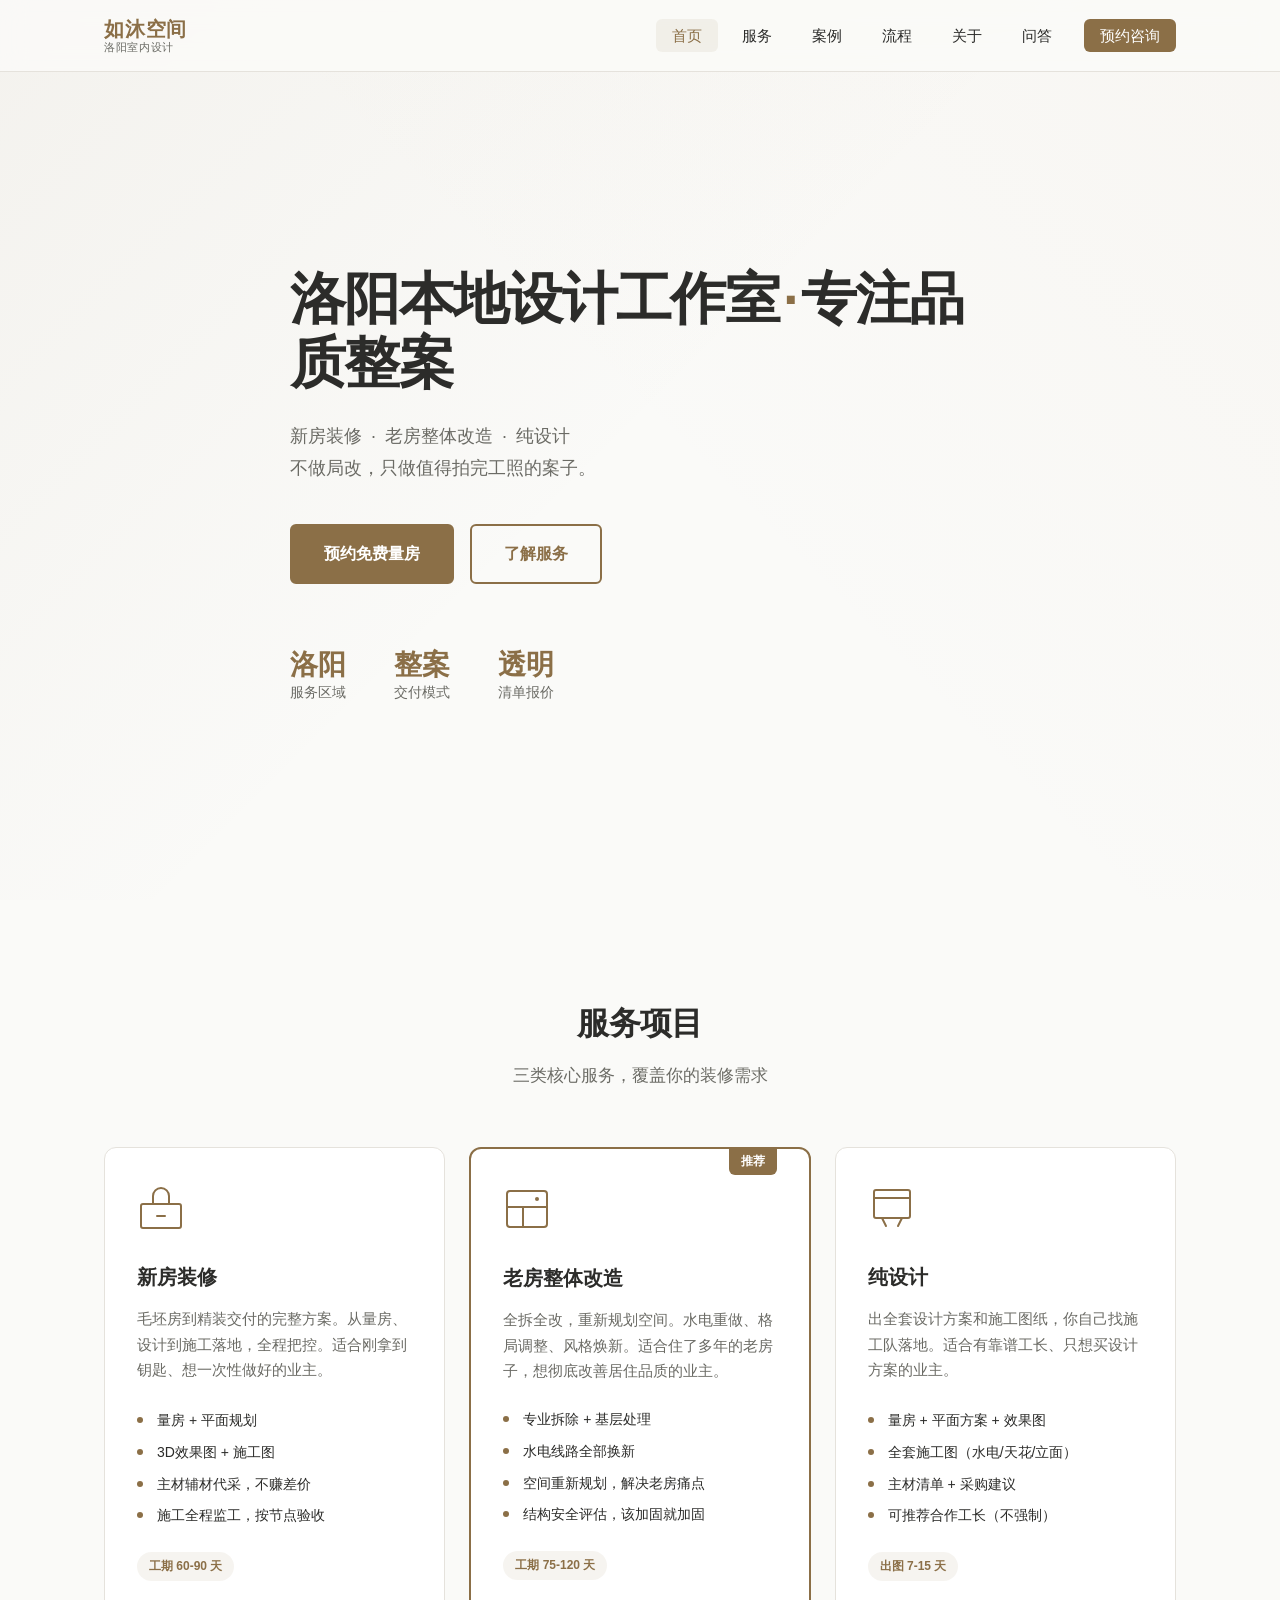
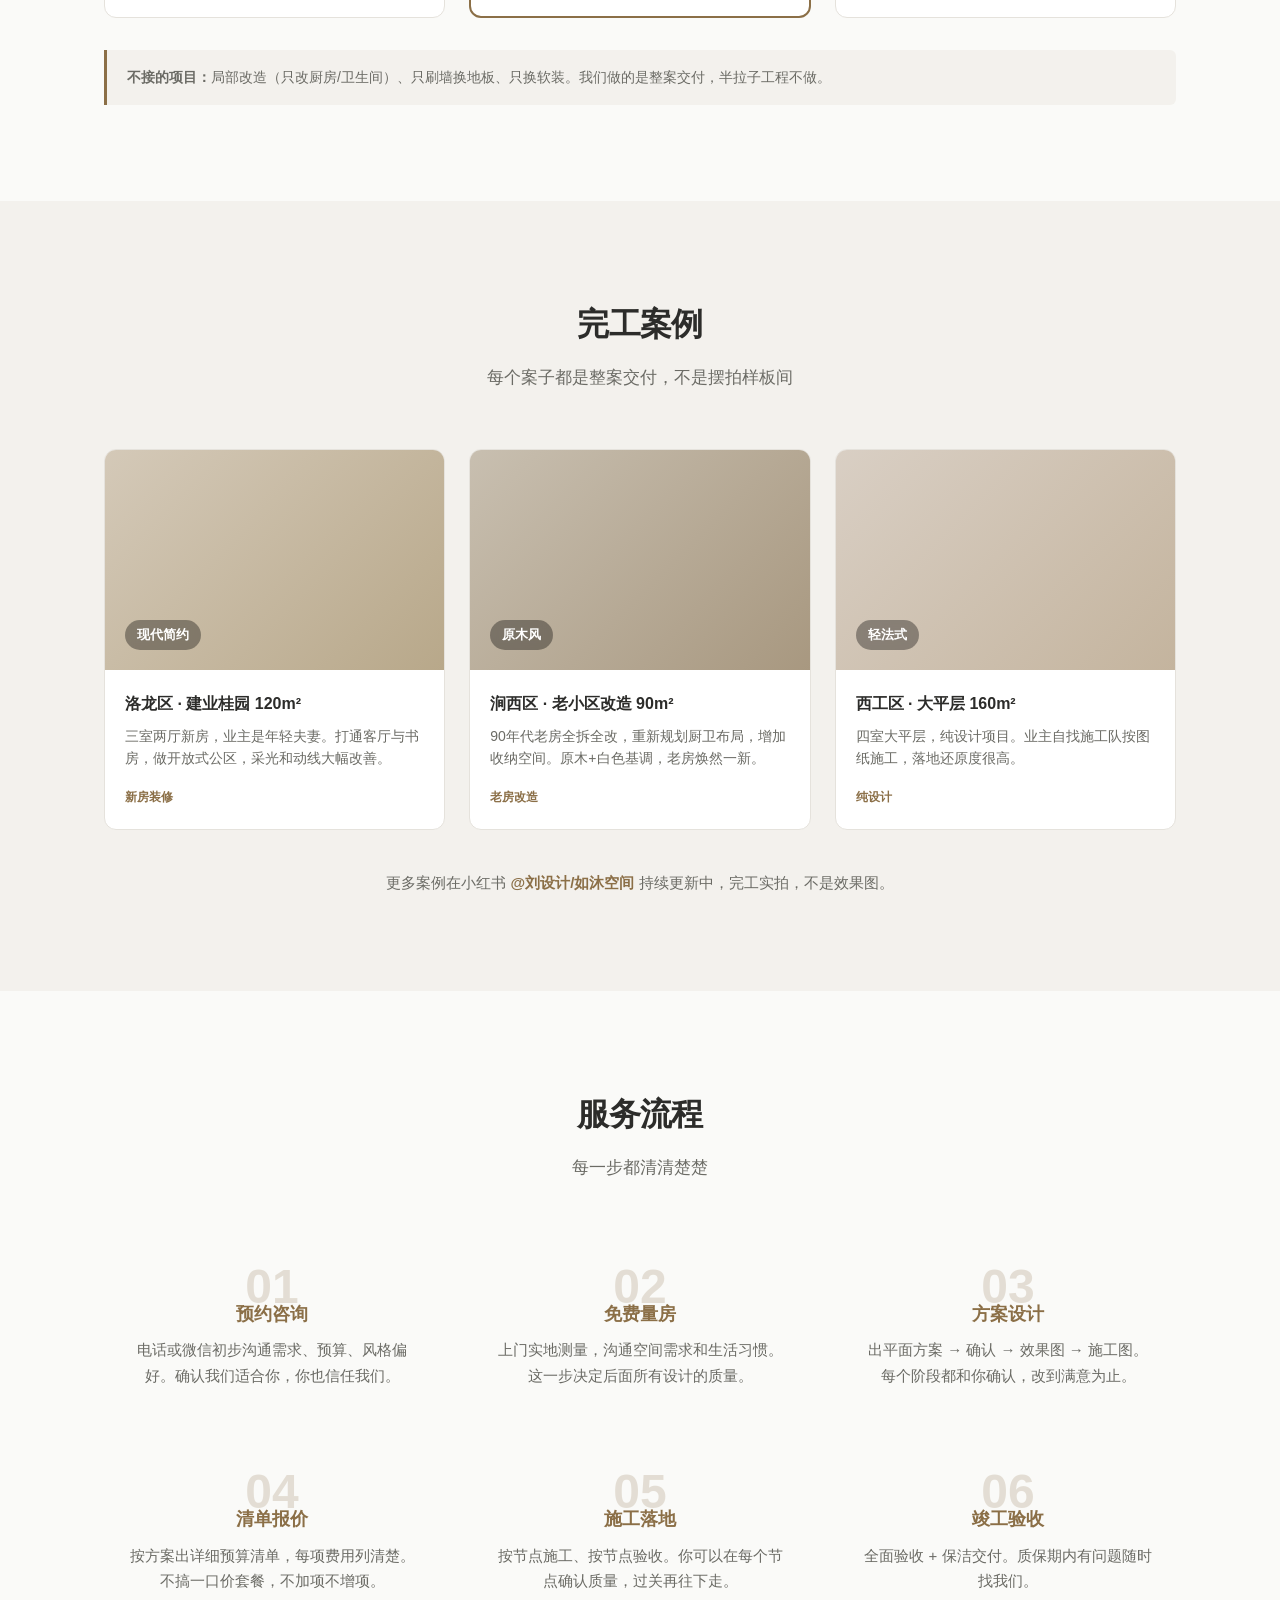
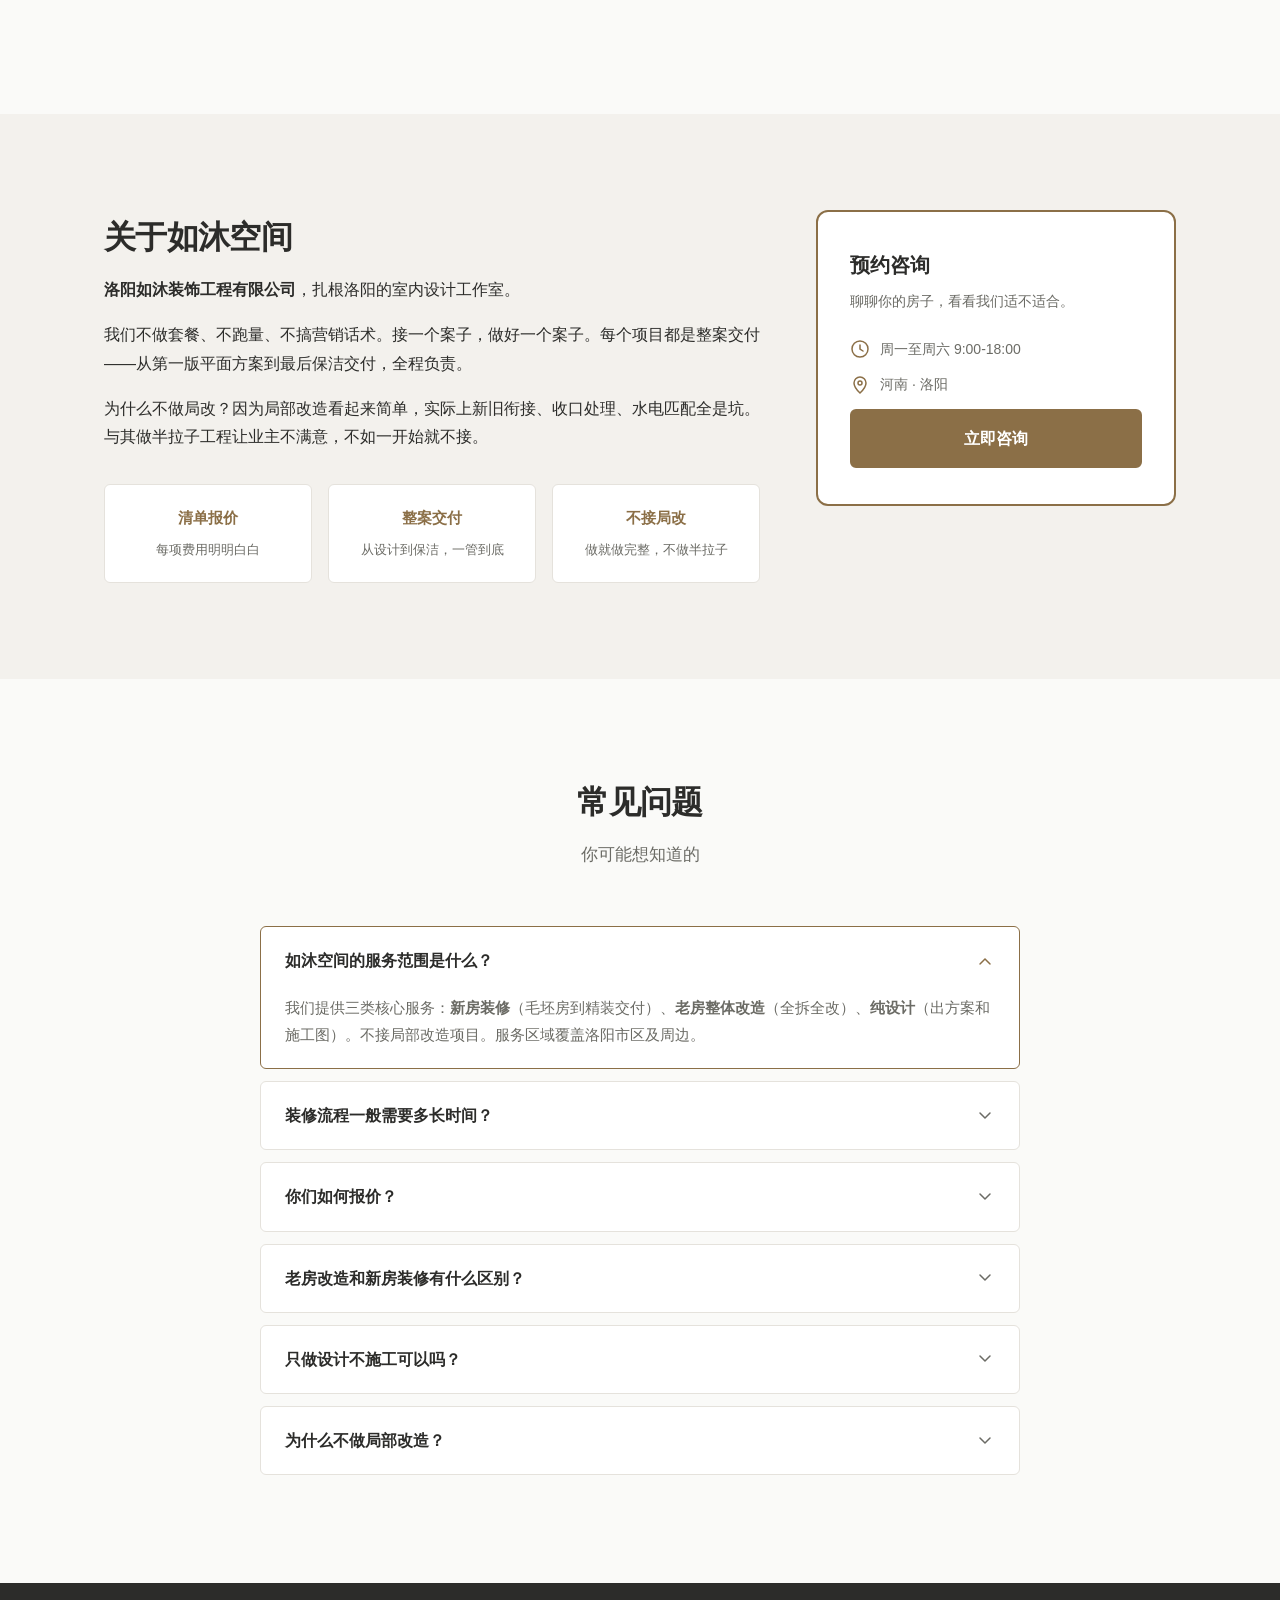
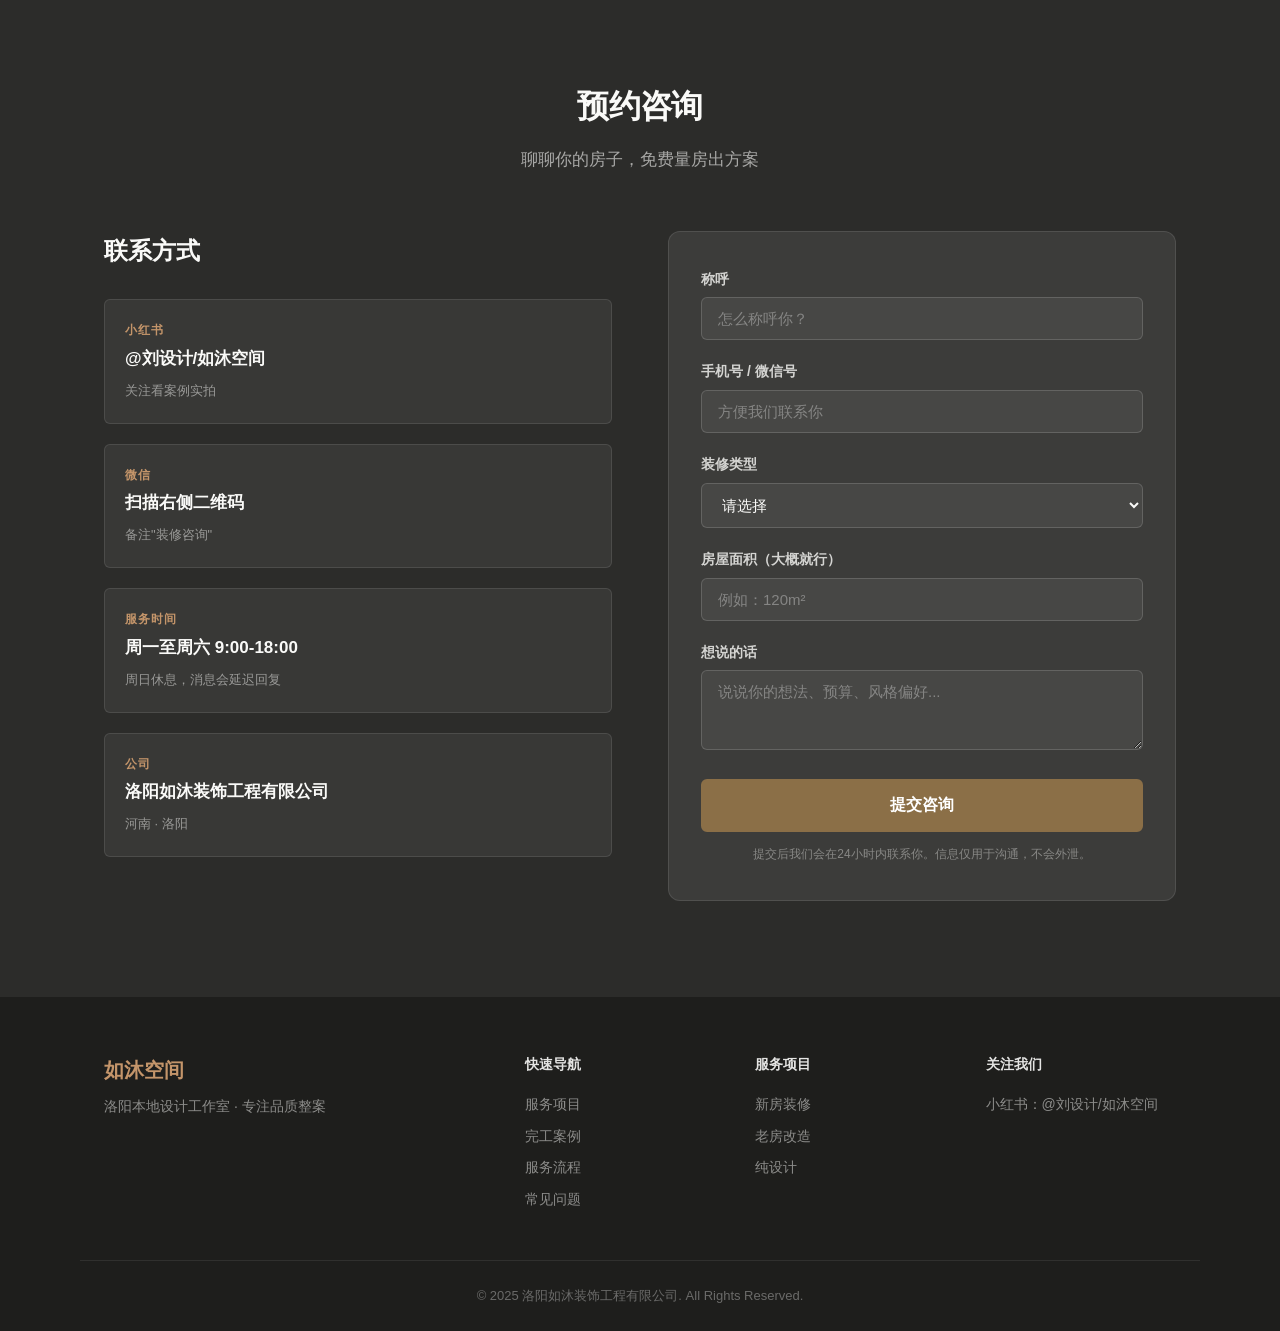
==== index.html @ fccc84f7 "Initial commit: 如沐空间官网" ====
<!DOCTYPE html>
<html lang="zh-CN">
<head>
  <meta charset="UTF-8">
  <meta name="viewport" content="width=device-width, initial-scale=1.0">
  <title>如沐空间 | 洛阳室内设计装修 — 新房装修 · 老房改造 · 纯设计</title>
  <meta name="description" content="洛阳如沐空间装饰，专注新房装修、老房整体改造、纯设计服务。洛阳本地设计工作室，不做局改，只做品质整案。">
  <meta name="keywords" content="洛阳装修,洛阳室内设计,洛阳新房装修,洛阳老房改造,洛阳装饰公司,如沐空间,洛阳如沐装饰">
  <meta name="author" content="洛阳如沐装饰工程有限公司">
  <meta name="robots" content="index, follow">

  <!-- Open Graph -->
  <meta property="og:title" content="如沐空间 | 洛阳室内设计装修">
  <meta property="og:description" content="洛阳本地设计工作室，专注新房装修、老房整体改造、纯设计。">
  <meta property="og:type" content="website">
  <meta property="og:locale" content="zh_CN">
  <meta property="og:site_name" content="如沐空间">

  <!-- Canonical -->
  <link rel="canonical" href="https://www.roomscapedesign.xyz/">

  <link rel="stylesheet" href="css/style.css">
  <link rel="preconnect" href="https://fonts.googleapis.com">
  <link rel="preconnect" href="https://fonts.gstatic.com" crossorigin>

  <!-- Schema.org structured data -->
  <script type="application/ld+json">
  {
    "@context": "https://schema.org",
    "@type": "LocalBusiness",
    "name": "如沐空间",
    "alternateName": "洛阳如沐装饰工程有限公司",
    "description": "洛阳本地室内设计工作室，专注新房装修、老房整体改造、纯设计服务。不做局部改造，只做品质整案。",
    "url": "https://www.roomscapedesign.xyz",
    "telephone": "",
    "address": {
      "@type": "PostalAddress",
      "addressLocality": "洛阳",
      "addressRegion": "河南",
      "addressCountry": "CN"
    },
    "areaServed": {
      "@type": "City",
      "name": "洛阳"
    },
    "serviceType": ["新房装修", "老房改造", "纯设计"],
    "openingHoursSpecification": {
      "@type": "OpeningHoursSpecification",
      "dayOfWeek": ["Monday", "Tuesday", "Wednesday", "Thursday", "Friday", "Saturday"],
      "opens": "09:00",
      "closes": "18:00"
    },
    "image": "https://www.roomscapedesign.xyz/images/og-image.jpg",
    "sameAs": []
  }
  </script>

  <script type="application/ld+json">
  {
    "@context": "https://schema.org",
    "@type": "FAQPage",
    "mainEntity": [
      {
        "@type": "Question",
        "name": "如沐空间的服务范围是什么？",
        "acceptedAnswer": {
          "@type": "Answer",
          "text": "我们提供三类核心服务：新房装修（毛坯房到精装交付）、老房整体改造（全拆全改）、纯设计（出方案和施工图）。不接局部改造项目。服务区域覆盖洛阳市区及周边。"
        }
      },
      {
        "@type": "Question",
        "name": "装修流程一般需要多长时间？",
        "acceptedAnswer": {
          "@type": "Answer",
          "text": "新房装修一般在60-90天左右，老房改造因涉及拆除一般在75-120天，纯设计出图周期约7-15个工作日。具体时长视房屋面积和方案复杂度而定。"
        }
      },
      {
        "@type": "Question",
        "name": "你们如何报价？",
        "acceptedAnswer": {
          "@type": "Answer",
          "text": "我们采用清单式报价，按项目明细列清楚每项费用，不搞套餐一口价。先量房、出方案，再根据方案出详细预算，全程透明。"
        }
      },
      {
        "@type": "Question",
        "name": "老房改造和新房装修有什么区别？",
        "acceptedAnswer": {
          "@type": "Answer",
          "text": "老房改造多了拆除和基层处理环节，水电线路通常需要全换，有的还涉及结构加固。成本一般比新房高出20-40%。我们只做老房整体改造，不做局部翻新。"
        }
      },
      {
        "@type": "Question",
        "name": "只做设计不施工可以吗？",
        "acceptedAnswer": {
          "@type": "Answer",
          "text": "可以。纯设计服务包含量房、平面方案、效果图、施工图、主材清单。你可以拿图纸自己找施工队。如果需要，我们也可以推荐合作过的靠谱工长。"
        }
      }
    ]
  }
  </script>

  <script type="application/ld+json">
  {
    "@context": "https://schema.org",
    "@type": "BreadcrumbList",
    "itemListElement": [
      {
        "@type": "ListItem",
        "position": 1,
        "name": "首页",
        "item": "https://www.roomscapedesign.xyz/"
      }
    ]
  }
  </script>
</head>
<body>

  <!-- ===== 导航 ===== -->
  <header class="header" id="header">
    <nav class="nav container">
      <a href="#" class="nav__logo">
        <span class="nav__logo-text">如沐空间</span>
        <span class="nav__logo-sub">洛阳室内设计</span>
      </a>
      <ul class="nav__menu" id="nav-menu">
        <li><a href="#home" class="nav__link active">首页</a></li>
        <li><a href="#services" class="nav__link">服务</a></li>
        <li><a href="#cases" class="nav__link">案例</a></li>
        <li><a href="#process" class="nav__link">流程</a></li>
        <li><a href="#about" class="nav__link">关于</a></li>
        <li><a href="#faq" class="nav__link">问答</a></li>
        <li><a href="#contact" class="nav__link nav__link--cta">预约咨询</a></li>
      </ul>
      <button class="nav__toggle" id="nav-toggle" aria-label="菜单">
        <span></span><span></span><span></span>
      </button>
    </nav>
  </header>

  <main>
    <!-- ===== 首页 Hero ===== -->
    <section class="hero" id="home">
      <div class="hero__bg"></div>
      <div class="hero__content container">
        <h1 class="hero__title">
          洛阳本地设计工作室<span class="hero__dot">·</span>专注品质整案
        </h1>
        <p class="hero__subtitle">
          新房装修&ensp;·&ensp;老房整体改造&ensp;·&ensp;纯设计<br>
          不做局改，只做值得拍完工照的案子。
        </p>
        <div class="hero__cta">
          <a href="#contact" class="btn btn--primary">预约免费量房</a>
          <a href="#services" class="btn btn--outline">了解服务</a>
        </div>
        <div class="hero__stats">
          <div class="hero__stat">
            <span class="hero__stat-num">洛阳</span>
            <span class="hero__stat-label">服务区域</span>
          </div>
          <div class="hero__stat">
            <span class="hero__stat-num">整案</span>
            <span class="hero__stat-label">交付模式</span>
          </div>
          <div class="hero__stat">
            <span class="hero__stat-num">透明</span>
            <span class="hero__stat-label">清单报价</span>
          </div>
        </div>
      </div>
    </section>

    <!-- ===== 服务项目 ===== -->
    <section class="services section" id="services">
      <div class="container">
        <div class="section__header">
          <h2 class="section__title">服务项目</h2>
          <p class="section__subtitle">三类核心服务，覆盖你的装修需求</p>
        </div>
        <div class="services__grid">
          <article class="service-card">
            <div class="service-card__icon">
              <svg width="48" height="48" viewBox="0 0 48 48" fill="none">
                <rect x="4" y="20" width="40" height="24" rx="2" stroke="currentColor" stroke-width="2"/>
                <path d="M16 20V12a8 8 0 0 1 16 0v8" stroke="currentColor" stroke-width="2"/>
                <path d="M20 32h8" stroke="currentColor" stroke-width="2" stroke-linecap="round"/>
              </svg>
            </div>
            <h3 class="service-card__title">新房装修</h3>
            <p class="service-card__desc">
              毛坯房到精装交付的完整方案。从量房、设计到施工落地，全程把控。适合刚拿到钥匙、想一次性做好的业主。
            </p>
            <ul class="service-card__features">
              <li>量房 + 平面规划</li>
              <li>3D效果图 + 施工图</li>
              <li>主材辅材代采，不赚差价</li>
              <li>施工全程监工，按节点验收</li>
            </ul>
            <span class="service-card__tag">工期 60-90 天</span>
          </article>

          <article class="service-card service-card--featured">
            <div class="service-card__icon">
              <svg width="48" height="48" viewBox="0 0 48 48" fill="none">
                <rect x="4" y="6" width="40" height="36" rx="3" stroke="currentColor" stroke-width="2"/>
                <path d="M4 22h40" stroke="currentColor" stroke-width="2"/>
                <path d="M20 22v20" stroke="currentColor" stroke-width="2"/>
                <circle cx="34" cy="14" r="2" fill="currentColor"/>
              </svg>
            </div>
            <h3 class="service-card__title">老房整体改造</h3>
            <p class="service-card__desc">
              全拆全改，重新规划空间。水电重做、格局调整、风格焕新。适合住了多年的老房子，想彻底改善居住品质的业主。
            </p>
            <ul class="service-card__features">
              <li>专业拆除 + 基层处理</li>
              <li>水电线路全部换新</li>
              <li>空间重新规划，解决老房痛点</li>
              <li>结构安全评估，该加固就加固</li>
            </ul>
            <span class="service-card__tag">工期 75-120 天</span>
          </article>

          <article class="service-card">
            <div class="service-card__icon">
              <svg width="48" height="48" viewBox="0 0 48 48" fill="none">
                <rect x="6" y="6" width="36" height="28" rx="2" stroke="currentColor" stroke-width="2"/>
                <path d="M6 14h36" stroke="currentColor" stroke-width="2"/>
                <path d="M18 42l-4-8h20l-4 8" stroke="currentColor" stroke-width="2" stroke-linecap="round" stroke-linejoin="round"/>
              </svg>
            </div>
            <h3 class="service-card__title">纯设计</h3>
            <p class="service-card__desc">
              出全套设计方案和施工图纸，你自己找施工队落地。适合有靠谱工长、只想买设计方案的业主。
            </p>
            <ul class="service-card__features">
              <li>量房 + 平面方案 + 效果图</li>
              <li>全套施工图（水电/天花/立面）</li>
              <li>主材清单 + 采购建议</li>
              <li>可推荐合作工长（不强制）</li>
            </ul>
            <span class="service-card__tag">出图 7-15 天</span>
          </article>
        </div>

        <div class="services__note">
          <p><strong>不接的项目：</strong>局部改造（只改厨房/卫生间）、只刷墙换地板、只换软装。我们做的是整案交付，半拉子工程不做。</p>
        </div>
      </div>
    </section>

    <!-- ===== 案例展示 ===== -->
    <section class="cases section section--alt" id="cases">
      <div class="container">
        <div class="section__header">
          <h2 class="section__title">完工案例</h2>
          <p class="section__subtitle">每个案子都是整案交付，不是摆拍样板间</p>
        </div>
        <div class="cases__grid">
          <div class="case-card">
            <div class="case-card__img case-card__img--1">
              <span class="case-card__area">现代简约</span>
            </div>
            <div class="case-card__info">
              <h3 class="case-card__title">洛龙区 · 建业桂园 120m²</h3>
              <p>三室两厅新房，业主是年轻夫妻。打通客厅与书房，做开放式公区，采光和动线大幅改善。</p>
              <span class="case-card__tag">新房装修</span>
            </div>
          </div>

          <div class="case-card">
            <div class="case-card__img case-card__img--2">
              <span class="case-card__area">原木风</span>
            </div>
            <div class="case-card__info">
              <h3 class="case-card__title">涧西区 · 老小区改造 90m²</h3>
              <p>90年代老房全拆全改，重新规划厨卫布局，增加收纳空间。原木+白色基调，老房焕然一新。</p>
              <span class="case-card__tag">老房改造</span>
            </div>
          </div>

          <div class="case-card">
            <div class="case-card__img case-card__img--3">
              <span class="case-card__area">轻法式</span>
            </div>
            <div class="case-card__info">
              <h3 class="case-card__title">西工区 · 大平层 160m²</h3>
              <p>四室大平层，纯设计项目。业主自找施工队按图纸施工，落地还原度很高。</p>
              <span class="case-card__tag">纯设计</span>
            </div>
          </div>
        </div>

        <div class="cases__more">
          <p>更多案例在小红书 <strong>@刘设计/如沐空间</strong> 持续更新中，完工实拍，不是效果图。</p>
        </div>
      </div>
    </section>

    <!-- ===== 服务流程 ===== -->
    <section class="process section" id="process">
      <div class="container">
        <div class="section__header">
          <h2 class="section__title">服务流程</h2>
          <p class="section__subtitle">每一步都清清楚楚</p>
        </div>
        <div class="process__steps">
          <div class="process-step">
            <div class="process-step__num">01</div>
            <h3 class="process-step__title">预约咨询</h3>
            <p>电话或微信初步沟通需求、预算、风格偏好。确认我们适合你，你也信任我们。</p>
          </div>
          <div class="process-step">
            <div class="process-step__num">02</div>
            <h3 class="process-step__title">免费量房</h3>
            <p>上门实地测量，沟通空间需求和生活习惯。这一步决定后面所有设计的质量。</p>
          </div>
          <div class="process-step">
            <div class="process-step__num">03</div>
            <h3 class="process-step__title">方案设计</h3>
            <p>出平面方案 → 确认 → 效果图 → 施工图。每个阶段都和你确认，改到满意为止。</p>
          </div>
          <div class="process-step">
            <div class="process-step__num">04</div>
            <h3 class="process-step__title">清单报价</h3>
            <p>按方案出详细预算清单，每项费用列清楚。不搞一口价套餐，不加项不增项。</p>
          </div>
          <div class="process-step">
            <div class="process-step__num">05</div>
            <h3 class="process-step__title">施工落地</h3>
            <p>按节点施工、按节点验收。你可以在每个节点确认质量，过关再往下走。</p>
          </div>
          <div class="process-step">
            <div class="process-step__num">06</div>
            <h3 class="process-step__title">竣工验收</h3>
            <p>全面验收 + 保洁交付。质保期内有问题随时找我们。</p>
          </div>
        </div>
      </div>
    </section>

    <!-- ===== 关于我们 ===== -->
    <section class="about section section--alt" id="about">
      <div class="container">
        <div class="about__grid">
          <div class="about__content">
            <h2 class="section__title">关于如沐空间</h2>
            <p class="about__text">
              <strong>洛阳如沐装饰工程有限公司</strong>，扎根洛阳的室内设计工作室。
            </p>
            <p class="about__text">
              我们不做套餐、不跑量、不搞营销话术。接一个案子，做好一个案子。每个项目都是整案交付——从第一版平面方案到最后保洁交付，全程负责。
            </p>
            <p class="about__text">
              为什么不做局改？因为局部改造看起来简单，实际上新旧衔接、收口处理、水电匹配全是坑。与其做半拉子工程让业主不满意，不如一开始就不接。
            </p>
            <div class="about__values">
              <div class="about__value">
                <strong>清单报价</strong>
                <span>每项费用明明白白</span>
              </div>
              <div class="about__value">
                <strong>整案交付</strong>
                <span>从设计到保洁，一管到底</span>
              </div>
              <div class="about__value">
                <strong>不接局改</strong>
                <span>做就做完整，不做半拉子</span>
              </div>
            </div>
          </div>
          <div class="about__contact-card">
            <h3>预约咨询</h3>
            <p>聊聊你的房子，看看我们适不适合。</p>
            <div class="about__contact-item">
              <svg width="20" height="20" viewBox="0 0 20 20" fill="none">
                <circle cx="10" cy="10" r="8" stroke="currentColor" stroke-width="1.5"/>
                <path d="M10 6v4l3 2" stroke="currentColor" stroke-width="1.5" stroke-linecap="round"/>
              </svg>
              <span>周一至周六 9:00-18:00</span>
            </div>
            <div class="about__contact-item">
              <svg width="20" height="20" viewBox="0 0 20 20" fill="none">
                <path d="M10 2a6 6 0 0 0-6 6c0 4.5 6 10 6 10s6-5.5 6-10a6 6 0 0 0-6-6z" stroke="currentColor" stroke-width="1.5"/>
                <circle cx="10" cy="8" r="2" stroke="currentColor" stroke-width="1.5"/>
              </svg>
              <span>河南 · 洛阳</span>
            </div>
            <a href="#contact" class="btn btn--primary btn--block">立即咨询</a>
          </div>
        </div>
      </div>
    </section>

    <!-- ===== FAQ ===== -->
    <section class="faq section" id="faq">
      <div class="container">
        <div class="section__header">
          <h2 class="section__title">常见问题</h2>
          <p class="section__subtitle">你可能想知道的</p>
        </div>
        <div class="faq__list">
          <details class="faq__item" open>
            <summary class="faq__question">
              如沐空间的服务范围是什么？
              <svg class="faq__arrow" width="20" height="20" viewBox="0 0 20 20"><path d="M5 7l5 5 5-5" stroke="currentColor" stroke-width="1.5" fill="none" stroke-linecap="round" stroke-linejoin="round"/></svg>
            </summary>
            <div class="faq__answer">
              <p>我们提供三类核心服务：<strong>新房装修</strong>（毛坯房到精装交付）、<strong>老房整体改造</strong>（全拆全改）、<strong>纯设计</strong>（出方案和施工图）。不接局部改造项目。服务区域覆盖洛阳市区及周边。</p>
            </div>
          </details>

          <details class="faq__item">
            <summary class="faq__question">
              装修流程一般需要多长时间？
              <svg class="faq__arrow" width="20" height="20" viewBox="0 0 20 20"><path d="M5 7l5 5 5-5" stroke="currentColor" stroke-width="1.5" fill="none" stroke-linecap="round" stroke-linejoin="round"/></svg>
            </summary>
            <div class="faq__answer">
              <p>新房装修一般在60-90天左右，老房改造因涉及拆除一般在75-120天，纯设计出图周期约7-15个工作日。具体时长视房屋面积和方案复杂度而定。</p>
            </div>
          </details>

          <details class="faq__item">
            <summary class="faq__question">
              你们如何报价？
              <svg class="faq__arrow" width="20" height="20" viewBox="0 0 20 20"><path d="M5 7l5 5 5-5" stroke="currentColor" stroke-width="1.5" fill="none" stroke-linecap="round" stroke-linejoin="round"/></svg>
            </summary>
            <div class="faq__answer">
              <p>我们采用<strong>清单式报价</strong>，按项目明细列清楚每项费用，不搞套餐一口价。先量房、出方案，再根据方案出详细预算，全程透明。</p>
            </div>
          </details>

          <details class="faq__item">
            <summary class="faq__question">
              老房改造和新房装修有什么区别？
              <svg class="faq__arrow" width="20" height="20" viewBox="0 0 20 20"><path d="M5 7l5 5 5-5" stroke="currentColor" stroke-width="1.5" fill="none" stroke-linecap="round" stroke-linejoin="round"/></svg>
            </summary>
            <div class="faq__answer">
              <p>老房改造多了拆除和基层处理环节，水电线路通常需要全换，有的还涉及结构加固。成本一般比新房高出20-40%。我们<strong>只做老房整体改造</strong>，不做局部翻新。</p>
            </div>
          </details>

          <details class="faq__item">
            <summary class="faq__question">
              只做设计不施工可以吗？
              <svg class="faq__arrow" width="20" height="20" viewBox="0 0 20 20"><path d="M5 7l5 5 5-5" stroke="currentColor" stroke-width="1.5" fill="none" stroke-linecap="round" stroke-linejoin="round"/></svg>
            </summary>
            <div class="faq__answer">
              <p>可以。纯设计服务包含量房、平面方案、效果图、施工图、主材清单。你可以拿图纸自己找施工队。如果需要，我们也可以推荐合作过的靠谱工长。</p>
            </div>
          </details>

          <details class="faq__item">
            <summary class="faq__question">
              为什么不做局部改造？
              <svg class="faq__arrow" width="20" height="20" viewBox="0 0 20 20"><path d="M5 7l5 5 5-5" stroke="currentColor" stroke-width="1.5" fill="none" stroke-linecap="round" stroke-linejoin="round"/></svg>
            </summary>
            <div class="faq__answer">
              <p>局改听起来简单，实际上新旧衔接、收口处理、水电匹配全是坑。做出来效果不好，业主不满意，我们也不舒服。所以我们只做整案，确保出来的效果经得起看。</p>
            </div>
          </details>
        </div>
      </div>
    </section>

    <!-- ===== 联系方式 ===== -->
    <section class="contact section section--dark" id="contact">
      <div class="container">
        <div class="section__header section__header--light">
          <h2 class="section__title">预约咨询</h2>
          <p class="section__subtitle">聊聊你的房子，免费量房出方案</p>
        </div>
        <div class="contact__grid">
          <div class="contact__info">
            <h3>联系方式</h3>
            <div class="contact__channels">
              <div class="contact__channel">
                <div class="contact__channel-label">小红书</div>
                <div class="contact__channel-value">@刘设计/如沐空间</div>
                <span class="contact__channel-note">关注看案例实拍</span>
              </div>
              <div class="contact__channel">
                <div class="contact__channel-label">微信</div>
                <div class="contact__channel-value">扫描右侧二维码</div>
                <span class="contact__channel-note">备注"装修咨询"</span>
              </div>
              <div class="contact__channel">
                <div class="contact__channel-label">服务时间</div>
                <div class="contact__channel-value">周一至周六 9:00-18:00</div>
                <span class="contact__channel-note">周日休息，消息会延迟回复</span>
              </div>
              <div class="contact__channel">
                <div class="contact__channel-label">公司</div>
                <div class="contact__channel-value">洛阳如沐装饰工程有限公司</div>
                <span class="contact__channel-note">河南 · 洛阳</span>
              </div>
            </div>
          </div>
          <div class="contact__form-wrapper">
            <form class="contact__form" id="contact-form" netlify name="contact" method="POST" data-netlify="true">
              <input type="hidden" name="form-name" value="contact">
              <div class="form__group">
                <label for="name" class="form__label">称呼</label>
                <input type="text" id="name" name="name" class="form__input" placeholder="怎么称呼你？" required>
              </div>
              <div class="form__group">
                <label for="phone" class="form__label">手机号 / 微信号</label>
                <input type="text" id="phone" name="phone" class="form__input" placeholder="方便我们联系你" required>
              </div>
              <div class="form__group">
                <label for="type" class="form__label">装修类型</label>
                <select id="type" name="type" class="form__input" required>
                  <option value="">请选择</option>
                  <option value="新房装修">新房装修</option>
                  <option value="老房改造">老房整体改造</option>
                  <option value="纯设计">纯设计</option>
                  <option value="其他">先聊聊看</option>
                </select>
              </div>
              <div class="form__group">
                <label for="area" class="form__label">房屋面积（大概就行）</label>
                <input type="text" id="area" name="area" class="form__input" placeholder="例如：120m²">
              </div>
              <div class="form__group">
                <label for="message" class="form__label">想说的话</label>
                <textarea id="message" name="message" class="form__input form__textarea" rows="3" placeholder="说说你的想法、预算、风格偏好..."></textarea>
              </div>
              <button type="submit" class="btn btn--primary btn--block">提交咨询</button>
              <p class="form__note">提交后我们会在24小时内联系你。信息仅用于沟通，不会外泄。</p>
            </form>
          </div>
        </div>
      </div>
    </section>
  </main>

  <!-- ===== 页脚 ===== -->
  <footer class="footer">
    <div class="container footer__grid">
      <div class="footer__brand">
        <span class="footer__logo">如沐空间</span>
        <p>洛阳本地设计工作室 · 专注品质整案</p>
      </div>
      <div class="footer__links">
        <h4>快速导航</h4>
        <a href="#services">服务项目</a>
        <a href="#cases">完工案例</a>
        <a href="#process">服务流程</a>
        <a href="#faq">常见问题</a>
      </div>
      <div class="footer__links">
        <h4>服务项目</h4>
        <a href="#services">新房装修</a>
        <a href="#services">老房改造</a>
        <a href="#services">纯设计</a>
      </div>
      <div class="footer__links">
        <h4>关注我们</h4>
        <p>小红书：@刘设计/如沐空间</p>
      </div>
    </div>
    <div class="footer__bottom container">
      <p>&copy; 2025 洛阳如沐装饰工程有限公司. All Rights Reserved.</p>
    </div>
  </footer>

  <script src="js/main.js"></script>
</body>
</html>
---- css/style.css ----
/* ===== CSS Reset & Variables ===== */
*,
*::before,
*::after {
  margin: 0;
  padding: 0;
  box-sizing: border-box;
}

:root {
  --color-bg: #fafaf8;
  --color-bg-alt: #f3f1ed;
  --color-bg-dark: #2c2c2a;
  --color-text: #2c2c2a;
  --color-text-light: #6b6b65;
  --color-text-inverse: #fafaf8;
  --color-primary: #8b6f47;
  --color-primary-hover: #735a38;
  --color-primary-light: rgba(139, 111, 71, 0.08);
  --color-border: #e5e2dc;
  --color-card: #ffffff;
  --color-accent: #c4956a;

  --font-sans: -apple-system, BlinkMacSystemFont, "Segoe UI", "PingFang SC",
    "Hiragino Sans GB", "Microsoft YaHei", "Helvetica Neue", Helvetica, Arial,
    sans-serif;

  --shadow-sm: 0 1px 3px rgba(0, 0, 0, 0.06);
  --shadow-md: 0 4px 16px rgba(0, 0, 0, 0.08);
  --shadow-lg: 0 8px 32px rgba(0, 0, 0, 0.1);

  --radius-sm: 6px;
  --radius-md: 12px;
  --radius-lg: 20px;

  --max-width: 1120px;
  --header-height: 72px;
}

html {
  scroll-behavior: smooth;
  scroll-padding-top: var(--header-height);
}

body {
  font-family: var(--font-sans);
  font-size: 16px;
  line-height: 1.7;
  color: var(--color-text);
  background: var(--color-bg);
  -webkit-font-smoothing: antialiased;
}

img {
  max-width: 100%;
  display: block;
}

a {
  color: inherit;
  text-decoration: none;
}

/* ===== Container ===== */
.container {
  max-width: var(--max-width);
  margin: 0 auto;
  padding: 0 24px;
}

/* ===== Section ===== */
.section {
  padding: 96px 0;
}

.section--alt {
  background: var(--color-bg-alt);
}

.section--dark {
  background: var(--color-bg-dark);
  color: var(--color-text-inverse);
}

.section__header {
  text-align: center;
  margin-bottom: 56px;
}

.section__header--light {
  color: var(--color-text-inverse);
}

.section__title {
  font-size: 32px;
  font-weight: 700;
  letter-spacing: -0.02em;
  margin-bottom: 12px;
}

.section__subtitle {
  font-size: 17px;
  color: var(--color-text-light);
  max-width: 480px;
  margin: 0 auto;
}

.section--dark .section__subtitle {
  color: rgba(250, 250, 248, 0.6);
}

/* ===== Buttons ===== */
.btn {
  display: inline-flex;
  align-items: center;
  justify-content: center;
  padding: 14px 32px;
  font-size: 16px;
  font-weight: 600;
  border-radius: var(--radius-sm);
  transition: all 0.2s ease;
  cursor: pointer;
  border: 2px solid transparent;
  white-space: nowrap;
}

.btn--primary {
  background: var(--color-primary);
  color: #fff;
  border-color: var(--color-primary);
}

.btn--primary:hover {
  background: var(--color-primary-hover);
  border-color: var(--color-primary-hover);
  transform: translateY(-1px);
  box-shadow: var(--shadow-md);
}

.btn--outline {
  background: transparent;
  color: var(--color-primary);
  border-color: var(--color-primary);
}

.btn--outline:hover {
  background: var(--color-primary-light);
  transform: translateY(-1px);
}

.btn--block {
  width: 100%;
}

/* ===== Header / Nav ===== */
.header {
  position: fixed;
  top: 0;
  left: 0;
  right: 0;
  height: var(--header-height);
  background: rgba(250, 250, 248, 0.92);
  backdrop-filter: blur(12px);
  -webkit-backdrop-filter: blur(12px);
  border-bottom: 1px solid var(--color-border);
  z-index: 1000;
  transition: box-shadow 0.3s ease;
}

.header--scrolled {
  box-shadow: var(--shadow-sm);
}

.nav {
  display: flex;
  align-items: center;
  justify-content: space-between;
  height: 100%;
}

.nav__logo {
  display: flex;
  flex-direction: column;
  line-height: 1.2;
}

.nav__logo-text {
  font-size: 20px;
  font-weight: 700;
  color: var(--color-primary);
  letter-spacing: 0.04em;
}

.nav__logo-sub {
  font-size: 11px;
  color: var(--color-text-light);
  letter-spacing: 0.06em;
}

.nav__menu {
  display: flex;
  align-items: center;
  gap: 8px;
  list-style: none;
}

.nav__link {
  padding: 8px 16px;
  font-size: 15px;
  font-weight: 500;
  color: var(--color-text);
  border-radius: var(--radius-sm);
  transition: all 0.2s ease;
}

.nav__link:hover,
.nav__link.active {
  color: var(--color-primary);
  background: var(--color-primary-light);
}

.nav__link--cta {
  background: var(--color-primary);
  color: #fff !important;
  margin-left: 8px;
}

.nav__link--cta:hover {
  background: var(--color-primary-hover) !important;
}

.nav__toggle {
  display: none;
  flex-direction: column;
  gap: 5px;
  background: none;
  border: none;
  cursor: pointer;
  padding: 4px;
  z-index: 1001;
}

.nav__toggle span {
  display: block;
  width: 24px;
  height: 2px;
  background: var(--color-text);
  border-radius: 2px;
  transition: all 0.3s ease;
}

.nav__toggle.active span:nth-child(1) {
  transform: rotate(45deg) translate(5px, 5px);
}

.nav__toggle.active span:nth-child(2) {
  opacity: 0;
}

.nav__toggle.active span:nth-child(3) {
  transform: rotate(-45deg) translate(5px, -5px);
}

/* ===== Hero ===== */
.hero {
  position: relative;
  min-height: 100vh;
  display: flex;
  align-items: center;
  padding-top: var(--header-height);
  overflow: hidden;
}

.hero__bg {
  position: absolute;
  inset: 0;
  background:
    linear-gradient(135deg, rgba(139, 111, 71, 0.06) 0%, transparent 50%),
    linear-gradient(225deg, rgba(196, 149, 106, 0.04) 0%, transparent 50%),
    var(--color-bg);
  z-index: 0;
}

.hero__content {
  position: relative;
  z-index: 1;
  padding: 80px 24px;
}

.hero__title {
  font-size: clamp(36px, 5vw, 56px);
  font-weight: 800;
  line-height: 1.15;
  letter-spacing: -0.03em;
  max-width: 700px;
  margin-bottom: 24px;
}

.hero__dot {
  color: var(--color-primary);
  margin: 0 4px;
}

.hero__subtitle {
  font-size: 18px;
  color: var(--color-text-light);
  line-height: 1.8;
  max-width: 520px;
  margin-bottom: 40px;
}

.hero__cta {
  display: flex;
  gap: 16px;
  margin-bottom: 64px;
}

.hero__stats {
  display: flex;
  gap: 48px;
}

.hero__stat {
  display: flex;
  flex-direction: column;
}

.hero__stat-num {
  font-size: 28px;
  font-weight: 700;
  color: var(--color-primary);
  line-height: 1.2;
}

.hero__stat-label {
  font-size: 14px;
  color: var(--color-text-light);
}

/* ===== Services ===== */
.services__grid {
  display: grid;
  grid-template-columns: repeat(3, 1fr);
  gap: 24px;
}

.service-card {
  background: var(--color-card);
  border: 1px solid var(--color-border);
  border-radius: var(--radius-md);
  padding: 36px 32px;
  transition: all 0.3s ease;
  display: flex;
  flex-direction: column;
}

.service-card:hover {
  transform: translateY(-4px);
  box-shadow: var(--shadow-lg);
  border-color: var(--color-primary);
}

.service-card--featured {
  border-color: var(--color-primary);
  border-width: 2px;
  position: relative;
}

.service-card--featured::before {
  content: "推荐";
  position: absolute;
  top: -1px;
  right: 32px;
  background: var(--color-primary);
  color: #fff;
  font-size: 12px;
  font-weight: 600;
  padding: 3px 12px;
  border-radius: 0 0 6px 6px;
}

.service-card__icon {
  color: var(--color-primary);
  margin-bottom: 20px;
}

.service-card__title {
  font-size: 20px;
  font-weight: 700;
  margin-bottom: 12px;
}

.service-card__desc {
  font-size: 15px;
  color: var(--color-text-light);
  line-height: 1.7;
  margin-bottom: 20px;
  flex-grow: 1;
}

.service-card__features {
  list-style: none;
  margin-bottom: 20px;
}

.service-card__features li {
  font-size: 14px;
  color: var(--color-text);
  padding: 4px 0;
  padding-left: 20px;
  position: relative;
}

.service-card__features li::before {
  content: "";
  position: absolute;
  left: 0;
  top: 12px;
  width: 6px;
  height: 6px;
  border-radius: 50%;
  background: var(--color-primary);
}

.service-card__tag {
  display: inline-block;
  font-size: 12px;
  color: var(--color-primary);
  background: var(--color-primary-light);
  padding: 4px 12px;
  border-radius: 100px;
  font-weight: 600;
  align-self: flex-start;
}

.services__note {
  margin-top: 32px;
  padding: 16px 20px;
  background: rgba(139, 111, 71, 0.06);
  border-left: 3px solid var(--color-primary);
  border-radius: 0 var(--radius-sm) var(--radius-sm) 0;
  font-size: 14px;
  color: var(--color-text-light);
}

/* ===== Cases ===== */
.cases__grid {
  display: grid;
  grid-template-columns: repeat(3, 1fr);
  gap: 24px;
}

.case-card {
  background: var(--color-card);
  border-radius: var(--radius-md);
  overflow: hidden;
  border: 1px solid var(--color-border);
  transition: all 0.3s ease;
}

.case-card:hover {
  transform: translateY(-4px);
  box-shadow: var(--shadow-lg);
}

.case-card__img {
  height: 220px;
  display: flex;
  align-items: flex-end;
  padding: 20px;
  position: relative;
}

.case-card__img--1 {
  background: linear-gradient(135deg, #d4c9b8 0%, #b8a88a 100%);
}

.case-card__img--2 {
  background: linear-gradient(135deg, #c8bfb0 0%, #a89880 100%);
}

.case-card__img--3 {
  background: linear-gradient(135deg, #d9cfc4 0%, #c4b49e 100%);
}

.case-card__area {
  font-size: 13px;
  font-weight: 600;
  color: #fff;
  background: rgba(0, 0, 0, 0.35);
  padding: 4px 12px;
  border-radius: 100px;
  backdrop-filter: blur(4px);
}

.case-card__info {
  padding: 20px;
}

.case-card__title {
  font-size: 16px;
  font-weight: 700;
  margin-bottom: 8px;
}

.case-card__info p {
  font-size: 14px;
  color: var(--color-text-light);
  line-height: 1.6;
  margin-bottom: 12px;
}

.case-card__tag {
  font-size: 12px;
  color: var(--color-primary);
  font-weight: 600;
}

.cases__more {
  margin-top: 40px;
  text-align: center;
  font-size: 15px;
  color: var(--color-text-light);
}

.cases__more strong {
  color: var(--color-primary);
}

/* ===== Process ===== */
.process__steps {
  display: grid;
  grid-template-columns: repeat(3, 1fr);
  gap: 32px;
}

.process-step {
  text-align: center;
  padding: 24px;
  position: relative;
}

.process-step__num {
  font-size: 48px;
  font-weight: 800;
  color: var(--color-primary);
  opacity: 0.2;
  line-height: 1;
  margin-bottom: -12px;
}

.process-step__title {
  font-size: 18px;
  font-weight: 700;
  margin-bottom: 8px;
  color: var(--color-primary);
}

.process-step p {
  font-size: 15px;
  color: var(--color-text-light);
  line-height: 1.7;
}

/* ===== About ===== */
.about__grid {
  display: grid;
  grid-template-columns: 1fr 360px;
  gap: 56px;
  align-items: start;
}

.about__text {
  font-size: 16px;
  color: var(--color-text);
  margin-bottom: 16px;
  line-height: 1.8;
}

.about__values {
  display: grid;
  grid-template-columns: repeat(3, 1fr);
  gap: 16px;
  margin-top: 32px;
}

.about__value {
  padding: 20px;
  background: var(--color-card);
  border: 1px solid var(--color-border);
  border-radius: var(--radius-sm);
  text-align: center;
}

.about__value strong {
  display: block;
  font-size: 15px;
  color: var(--color-primary);
  margin-bottom: 4px;
}

.about__value span {
  font-size: 13px;
  color: var(--color-text-light);
}

.about__contact-card {
  background: var(--color-card);
  border: 2px solid var(--color-primary);
  border-radius: var(--radius-md);
  padding: 36px 32px;
  position: sticky;
  top: calc(var(--header-height) + 24px);
}

.about__contact-card h3 {
  font-size: 20px;
  font-weight: 700;
  margin-bottom: 8px;
}

.about__contact-card > p {
  font-size: 14px;
  color: var(--color-text-light);
  margin-bottom: 24px;
}

.about__contact-item {
  display: flex;
  align-items: center;
  gap: 10px;
  font-size: 14px;
  color: var(--color-text-light);
  margin-bottom: 12px;
}

.about__contact-item svg {
  flex-shrink: 0;
  color: var(--color-primary);
}

/* ===== FAQ ===== */
.faq__list {
  max-width: 760px;
  margin: 0 auto;
}

.faq__item {
  border: 1px solid var(--color-border);
  border-radius: var(--radius-sm);
  margin-bottom: 12px;
  background: var(--color-card);
  transition: border-color 0.2s ease;
}

.faq__item[open] {
  border-color: var(--color-primary);
}

.faq__question {
  display: flex;
  align-items: center;
  justify-content: space-between;
  padding: 20px 24px;
  font-size: 16px;
  font-weight: 600;
  cursor: pointer;
  list-style: none;
  user-select: none;
}

.faq__question::-webkit-details-marker {
  display: none;
}

.faq__arrow {
  flex-shrink: 0;
  color: var(--color-text-light);
  transition: transform 0.3s ease;
  margin-left: 16px;
}

.faq__item[open] .faq__arrow {
  transform: rotate(180deg);
  color: var(--color-primary);
}

.faq__answer {
  padding: 0 24px 20px;
  font-size: 15px;
  color: var(--color-text-light);
  line-height: 1.8;
}

/* ===== Contact ===== */
.contact__grid {
  display: grid;
  grid-template-columns: 1fr 1fr;
  gap: 56px;
}

.contact__info h3 {
  font-size: 24px;
  font-weight: 700;
  margin-bottom: 28px;
}

.contact__channels {
  display: grid;
  gap: 20px;
}

.contact__channel {
  padding: 20px;
  background: rgba(255, 255, 255, 0.06);
  border: 1px solid rgba(255, 255, 255, 0.1);
  border-radius: var(--radius-sm);
}

.contact__channel-label {
  font-size: 12px;
  text-transform: uppercase;
  letter-spacing: 0.08em;
  color: var(--color-accent);
  font-weight: 600;
  margin-bottom: 4px;
}

.contact__channel-value {
  font-size: 17px;
  font-weight: 600;
  margin-bottom: 2px;
}

.contact__channel-note {
  font-size: 13px;
  color: rgba(250, 250, 248, 0.5);
}

/* ===== Form ===== */
.contact__form-wrapper {
  background: rgba(255, 255, 255, 0.08);
  border: 1px solid rgba(255, 255, 255, 0.1);
  border-radius: var(--radius-md);
  padding: 36px 32px;
}

.form__group {
  margin-bottom: 20px;
}

.form__label {
  display: block;
  font-size: 14px;
  font-weight: 600;
  margin-bottom: 6px;
  color: rgba(250, 250, 248, 0.8);
}

.form__input {
  width: 100%;
  padding: 12px 16px;
  font-size: 15px;
  font-family: var(--font-sans);
  color: var(--color-text-inverse);
  background: rgba(255, 255, 255, 0.06);
  border: 1px solid rgba(255, 255, 255, 0.15);
  border-radius: var(--radius-sm);
  transition: border-color 0.2s ease;
  outline: none;
}

.form__input::placeholder {
  color: rgba(250, 250, 248, 0.35);
}

.form__input:focus {
  border-color: var(--color-accent);
}

select.form__input {
  cursor: pointer;
}

select.form__input option {
  color: var(--color-text);
  background: var(--color-card);
}

.form__textarea {
  resize: vertical;
  min-height: 80px;
}

.form__note {
  font-size: 12px;
  color: rgba(250, 250, 248, 0.4);
  text-align: center;
  margin-top: 12px;
}

/* ===== Footer ===== */
.footer {
  background: #1e1e1c;
  color: rgba(250, 250, 248, 0.7);
  padding: 56px 0 0;
}

.footer__grid {
  display: grid;
  grid-template-columns: 2fr 1fr 1fr 1fr;
  gap: 40px;
  padding-bottom: 40px;
  border-bottom: 1px solid rgba(255, 255, 255, 0.08);
}

.footer__logo {
  font-size: 20px;
  font-weight: 700;
  color: var(--color-accent);
  display: block;
  margin-bottom: 8px;
}

.footer__brand p {
  font-size: 14px;
  color: rgba(250, 250, 248, 0.5);
}

.footer__links h4 {
  font-size: 14px;
  font-weight: 600;
  color: rgba(250, 250, 248, 0.9);
  margin-bottom: 16px;
}

.footer__links a,
.footer__links p {
  display: block;
  font-size: 14px;
  color: rgba(250, 250, 248, 0.5);
  margin-bottom: 8px;
  transition: color 0.2s ease;
}

.footer__links a:hover {
  color: var(--color-accent);
}

.footer__bottom {
  padding: 24px 0;
  font-size: 13px;
  text-align: center;
  color: rgba(250, 250, 248, 0.35);
}

/* ===== Responsive ===== */
@media (max-width: 900px) {
  .services__grid,
  .cases__grid {
    grid-template-columns: 1fr;
    max-width: 480px;
    margin: 0 auto;
  }

  .process__steps {
    grid-template-columns: 1fr 1fr;
  }

  .about__grid {
    grid-template-columns: 1fr;
  }

  .about__contact-card {
    position: static;
  }

  .contact__grid {
    grid-template-columns: 1fr;
  }

  .about__values {
    grid-template-columns: 1fr;
  }

  .footer__grid {
    grid-template-columns: 1fr 1fr;
  }

  .hero__stats {
    gap: 32px;
  }

  .hero__cta {
    flex-direction: column;
    align-items: flex-start;
  }

  /* Mobile nav */
  .nav__menu {
    position: fixed;
    top: 0;
    right: -100%;
    width: 280px;
    height: 100vh;
    flex-direction: column;
    background: var(--color-card);
    padding: 96px 32px 32px;
    box-shadow: var(--shadow-lg);
    transition: right 0.3s ease;
    gap: 4px;
    align-items: stretch;
  }

  .nav__menu.show {
    right: 0;
  }

  .nav__link {
    padding: 12px 16px;
    font-size: 16px;
  }

  .nav__link--cta {
    margin-left: 0;
    text-align: center;
    margin-top: 12px;
  }

  .nav__toggle {
    display: flex;
  }
}

@media (max-width: 480px) {
  .section {
    padding: 64px 0;
  }

  .section__title {
    font-size: 26px;
  }

  .process__steps {
    grid-template-columns: 1fr;
  }

  .footer__grid {
    grid-template-columns: 1fr;
  }

  .hero__title {
    font-size: 30px;
  }
}
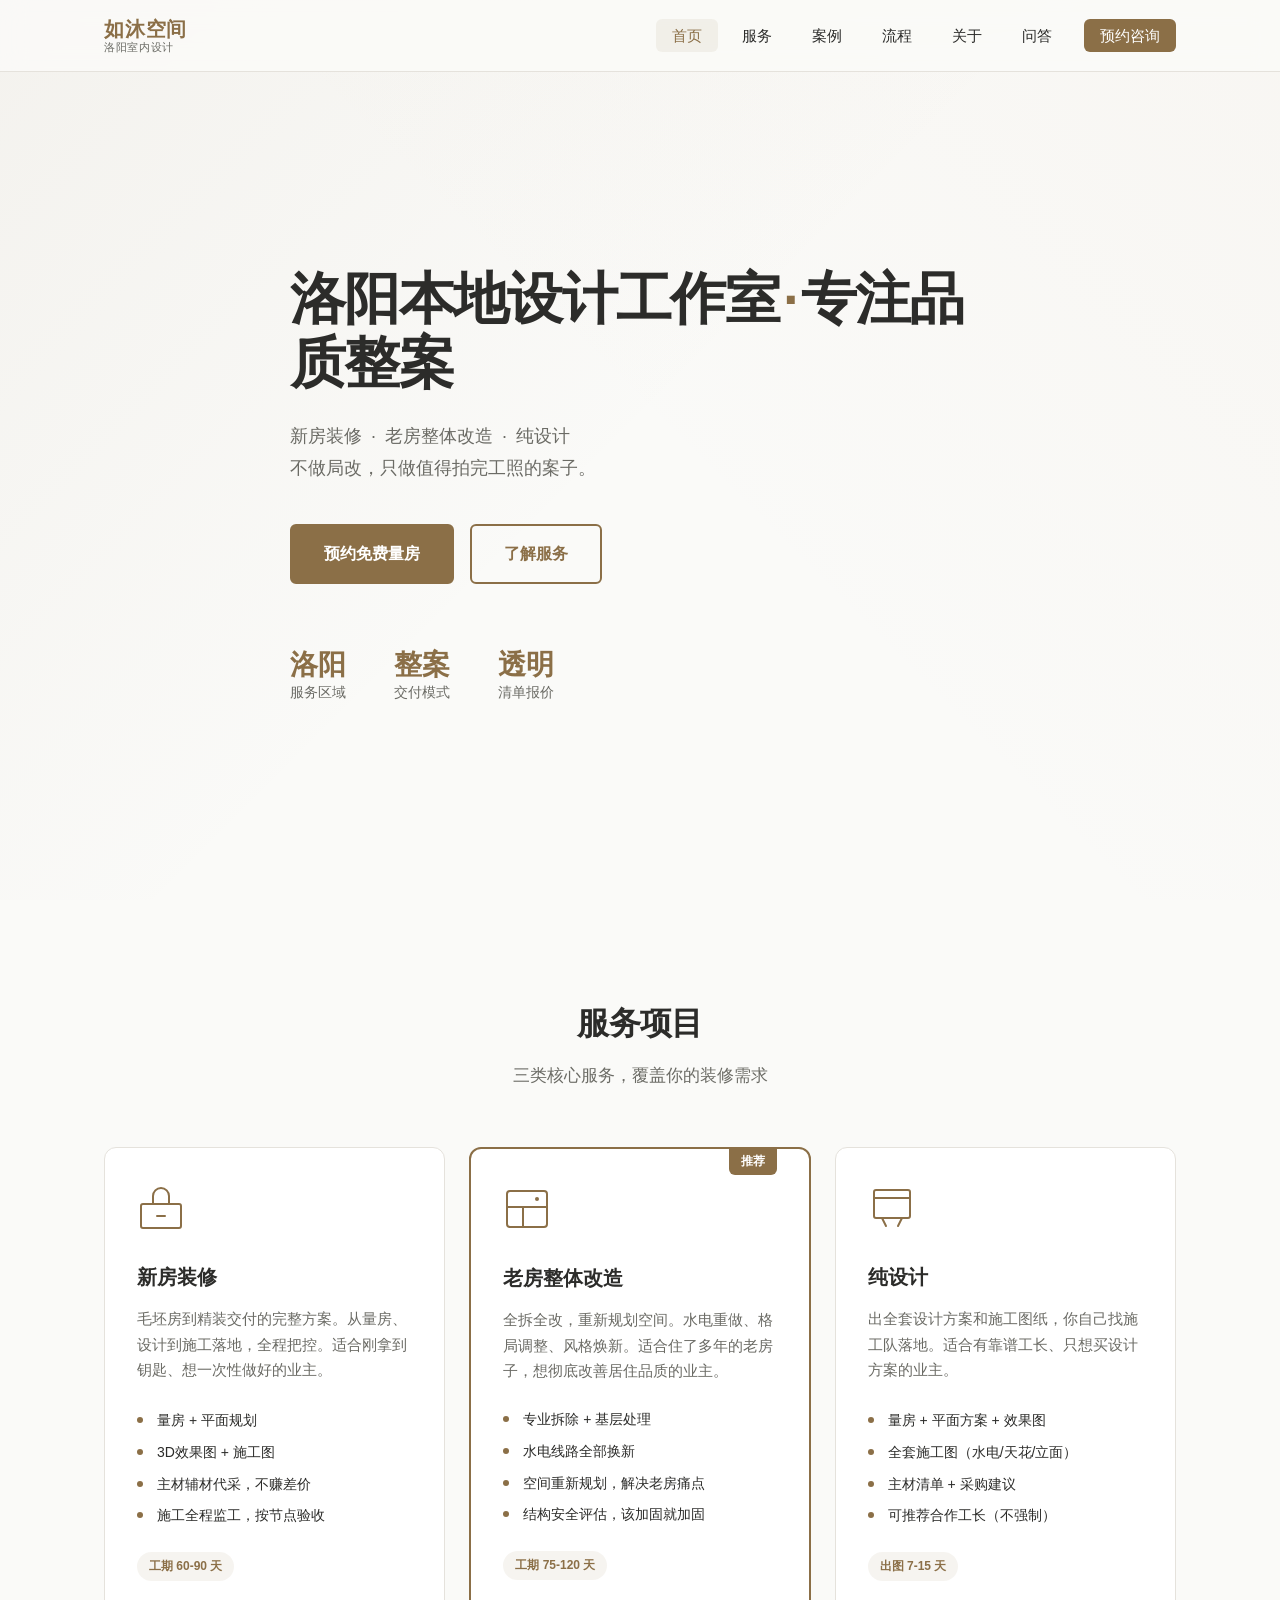
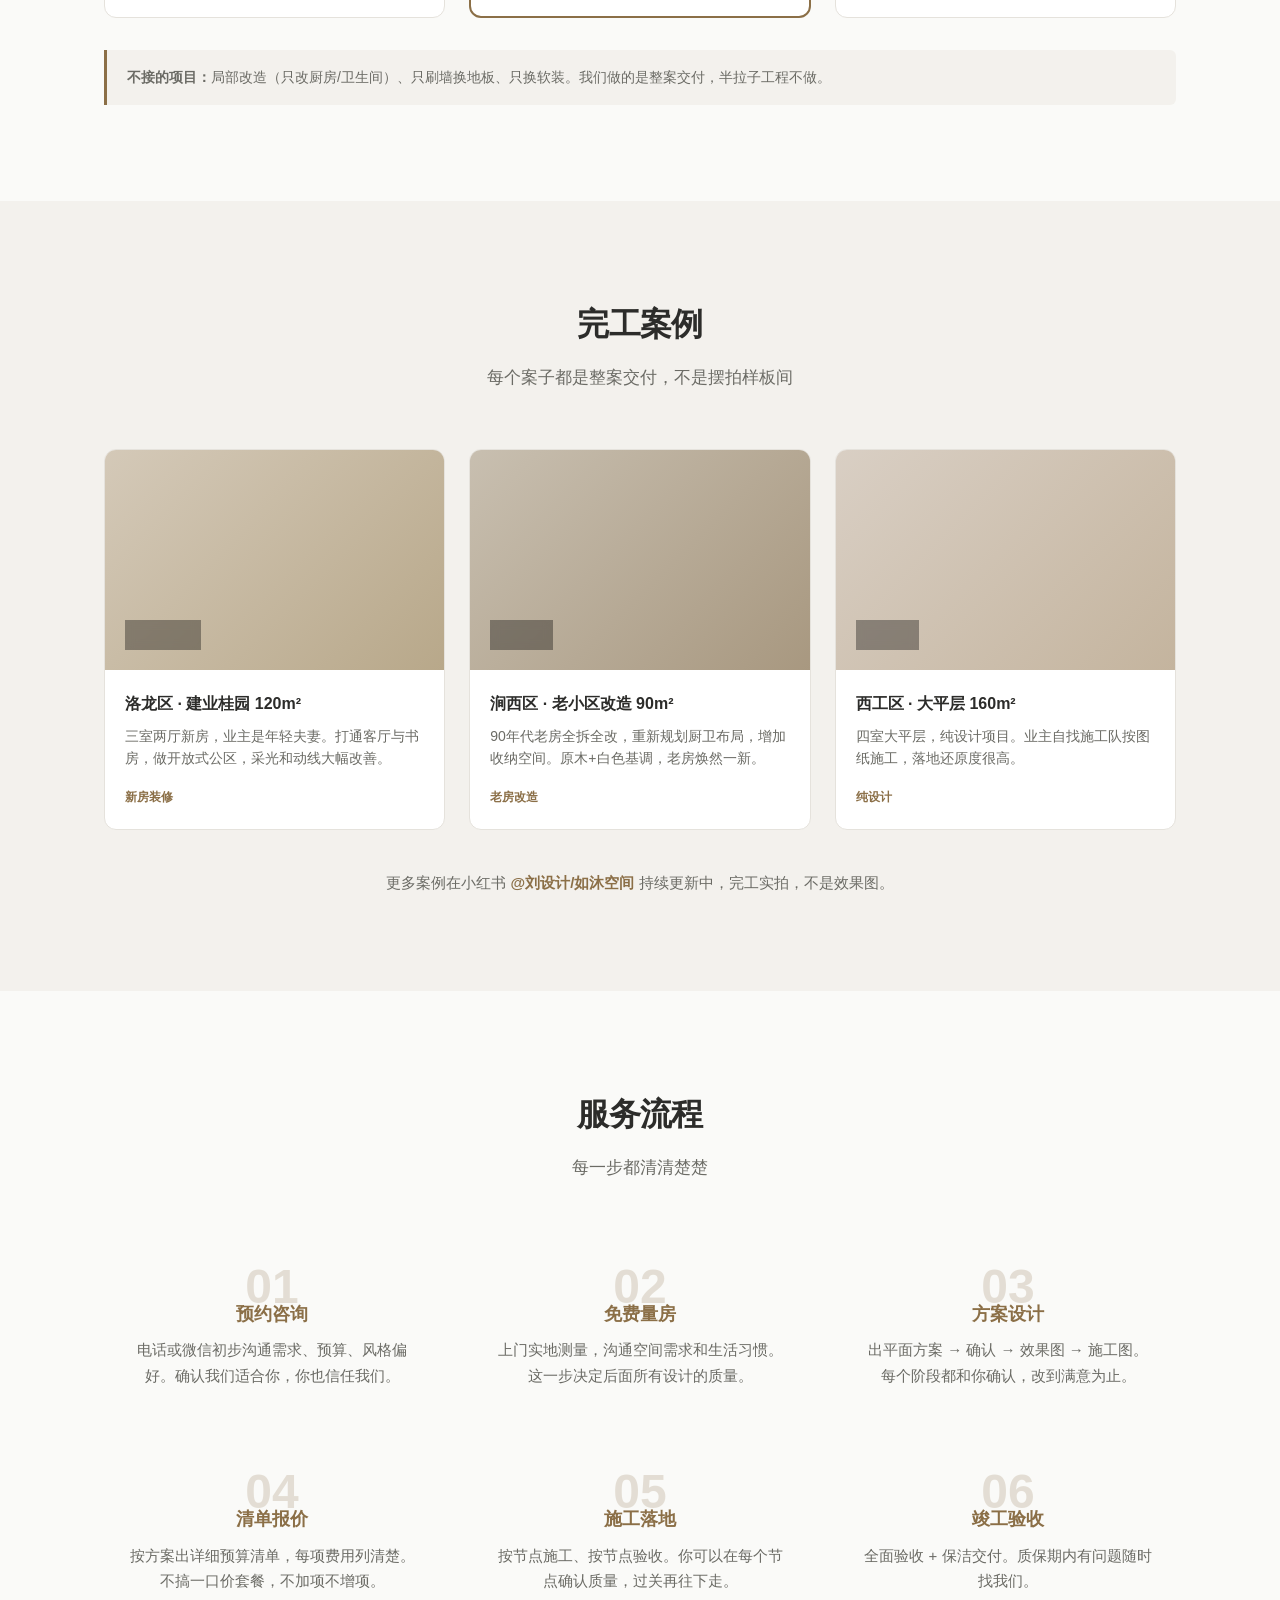
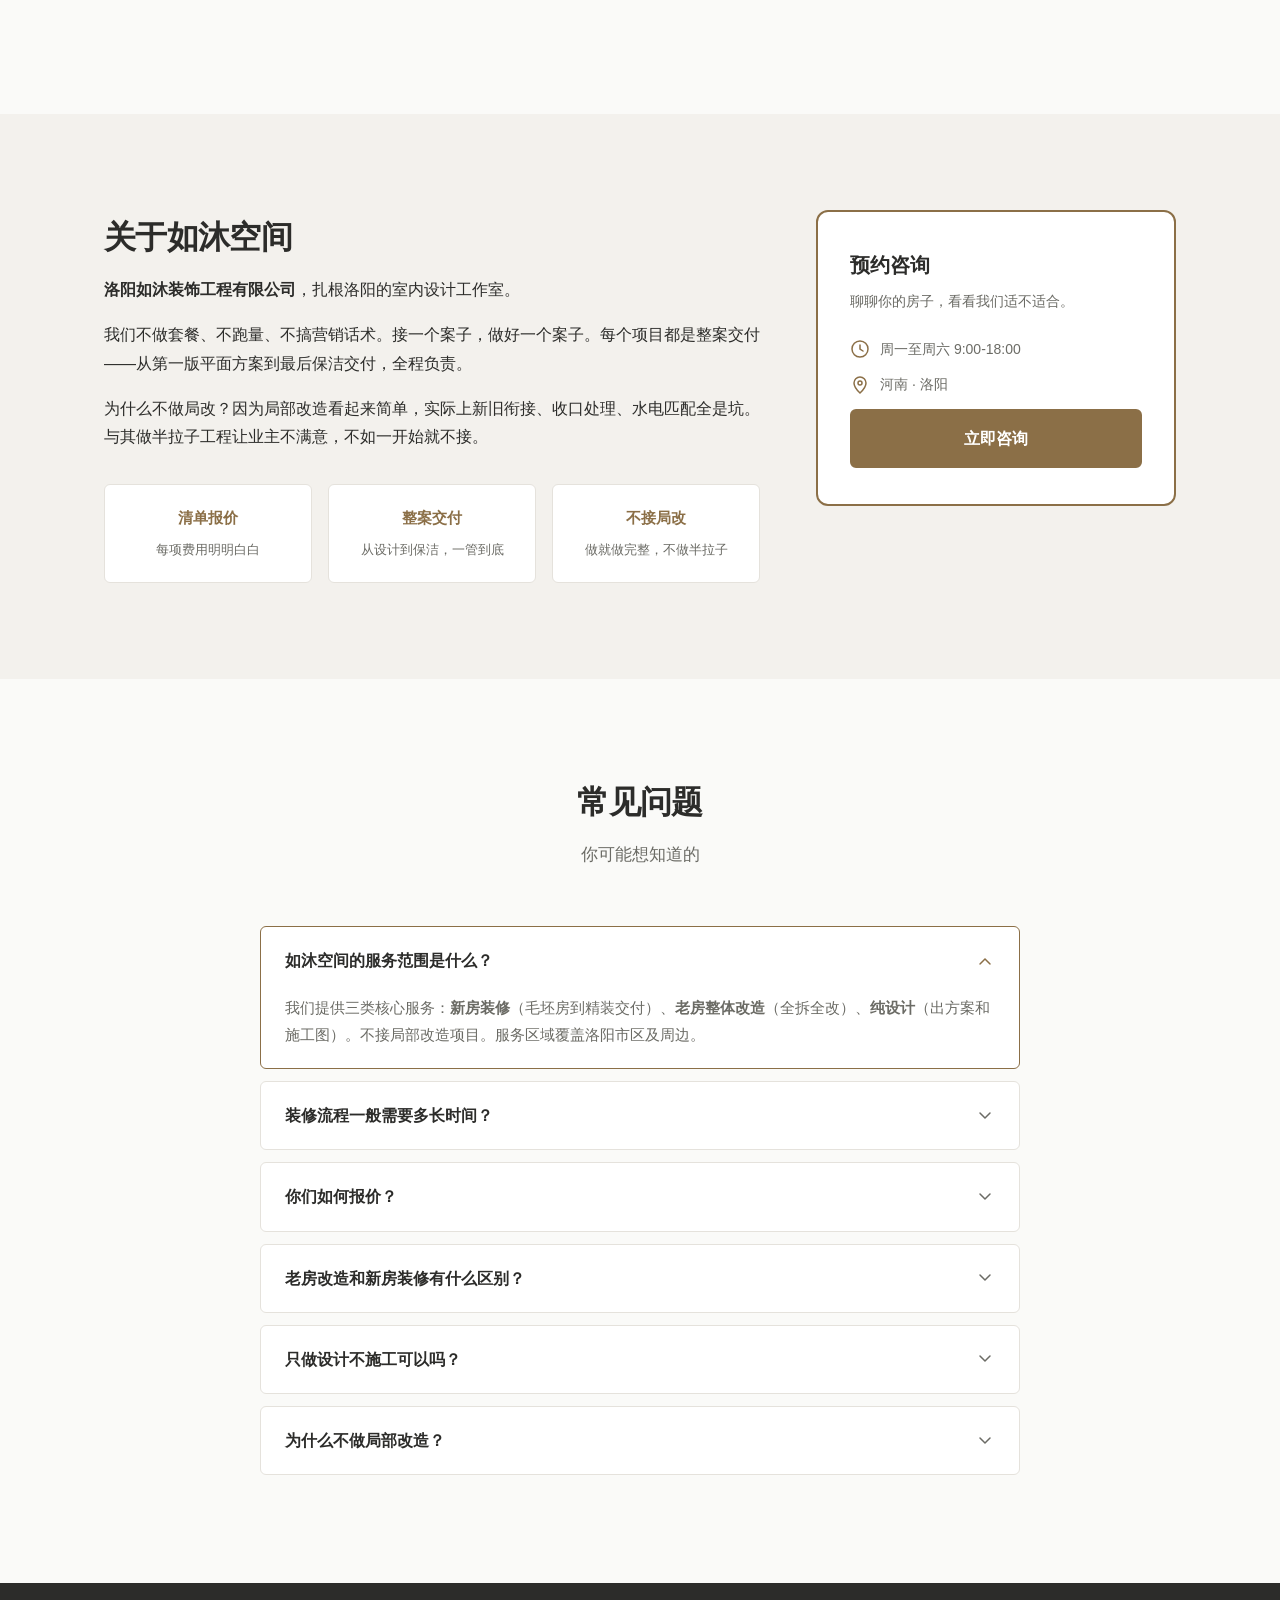
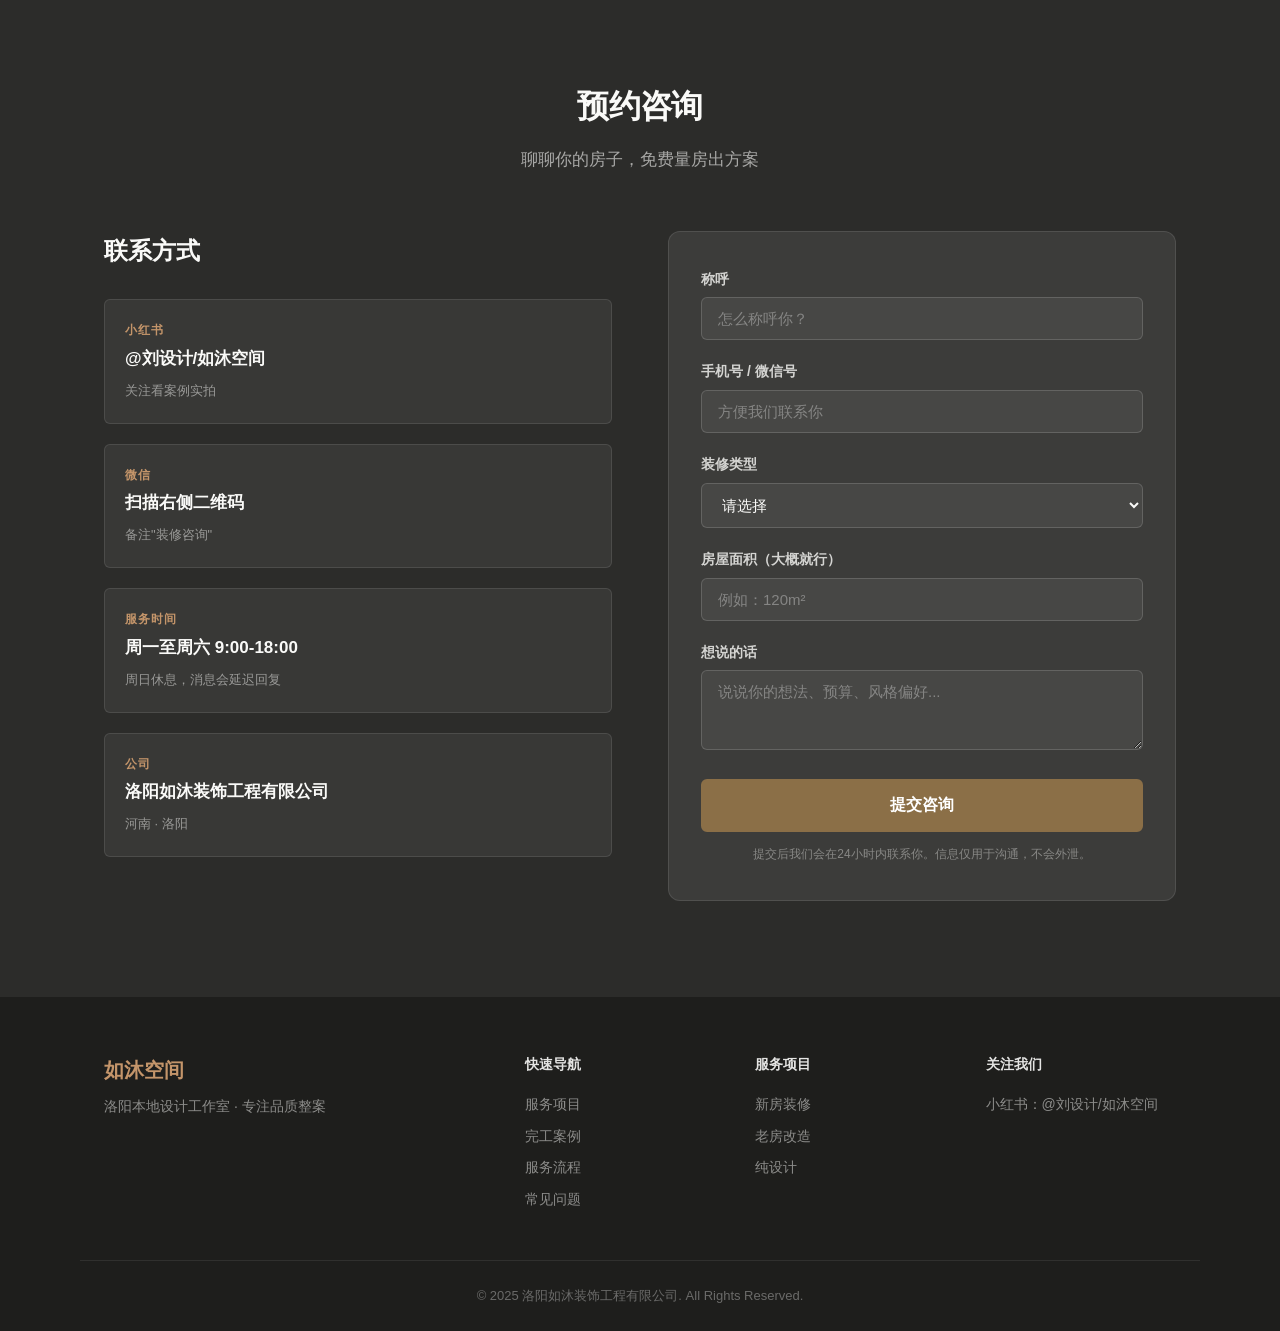
==== commit e75ae54d: "Trigger rebuild after domain verification" ====
--- a/index.html
+++ b/index.html
@@ -573,3 +573,4 @@
   <script src="js/main.js"></script>
 </body>
 </html>
+<!-- DNS verified at 2026-07-17T06:28:41Z -->
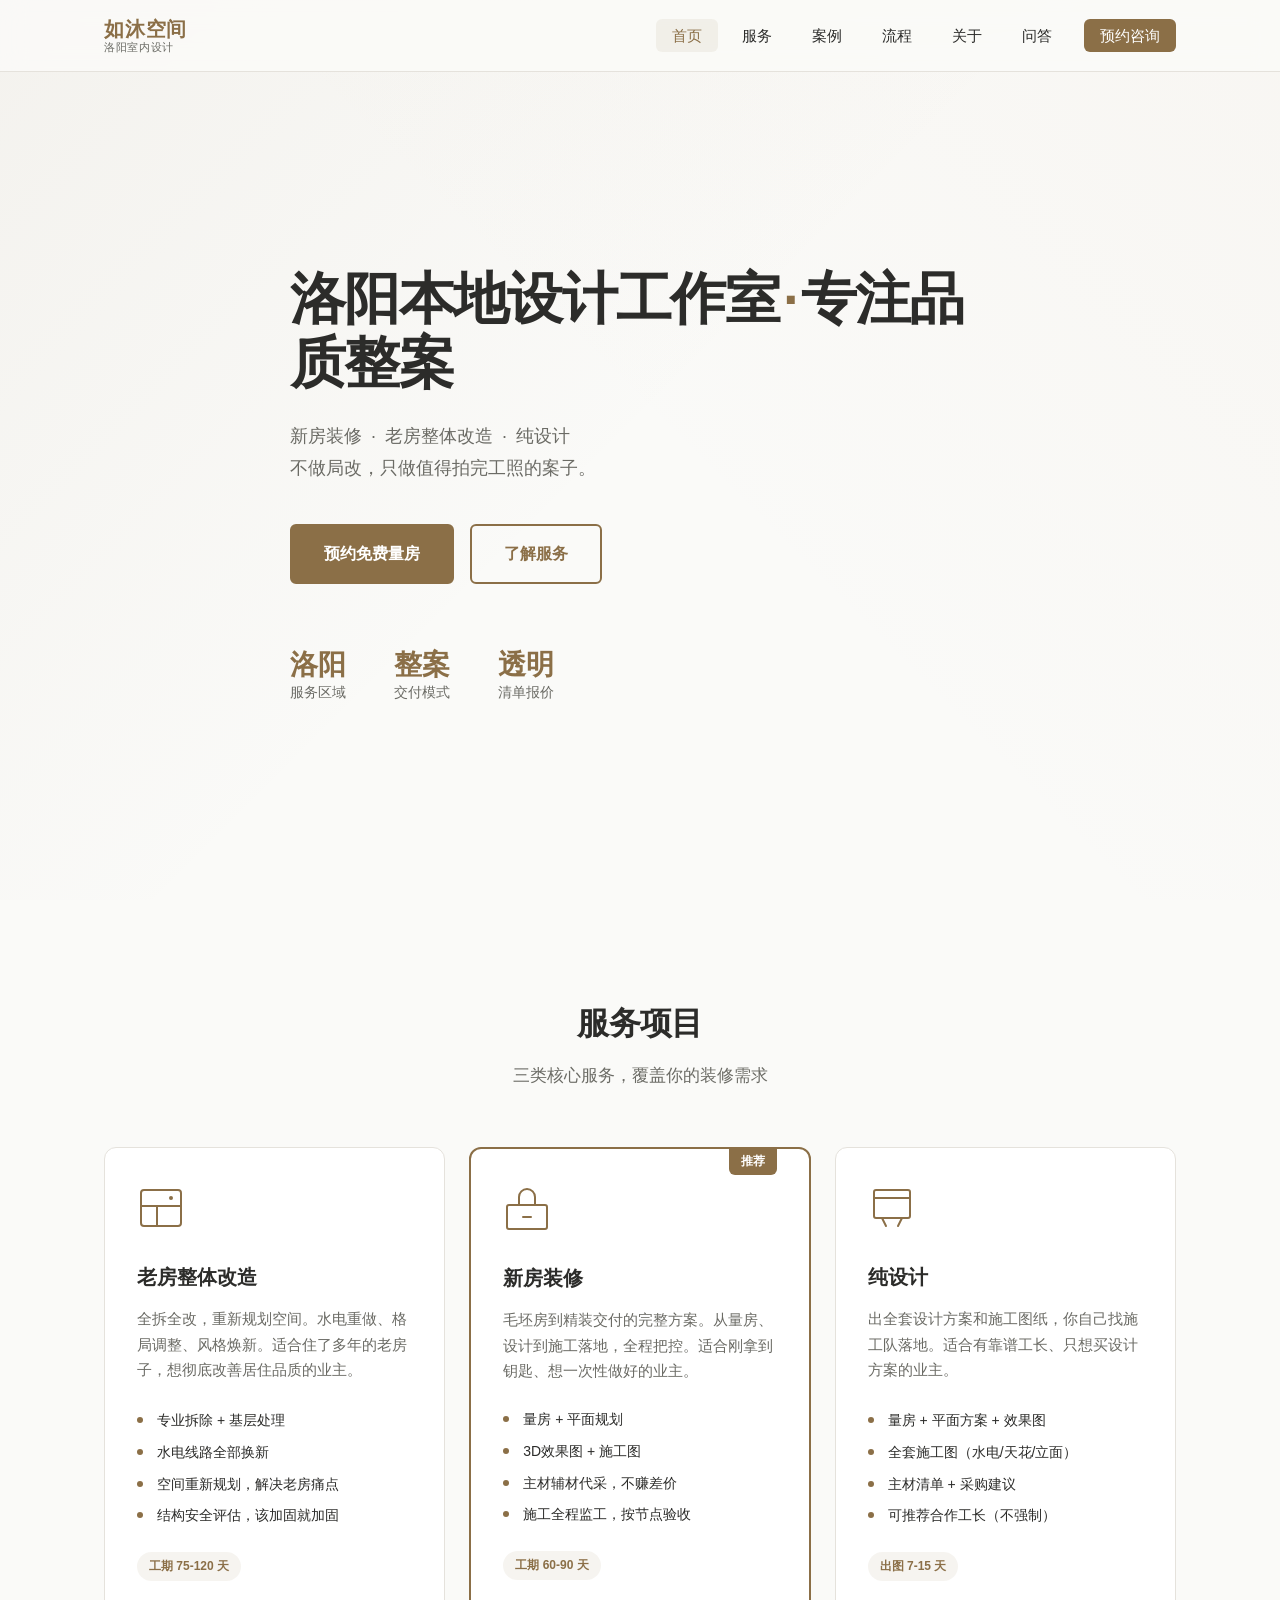
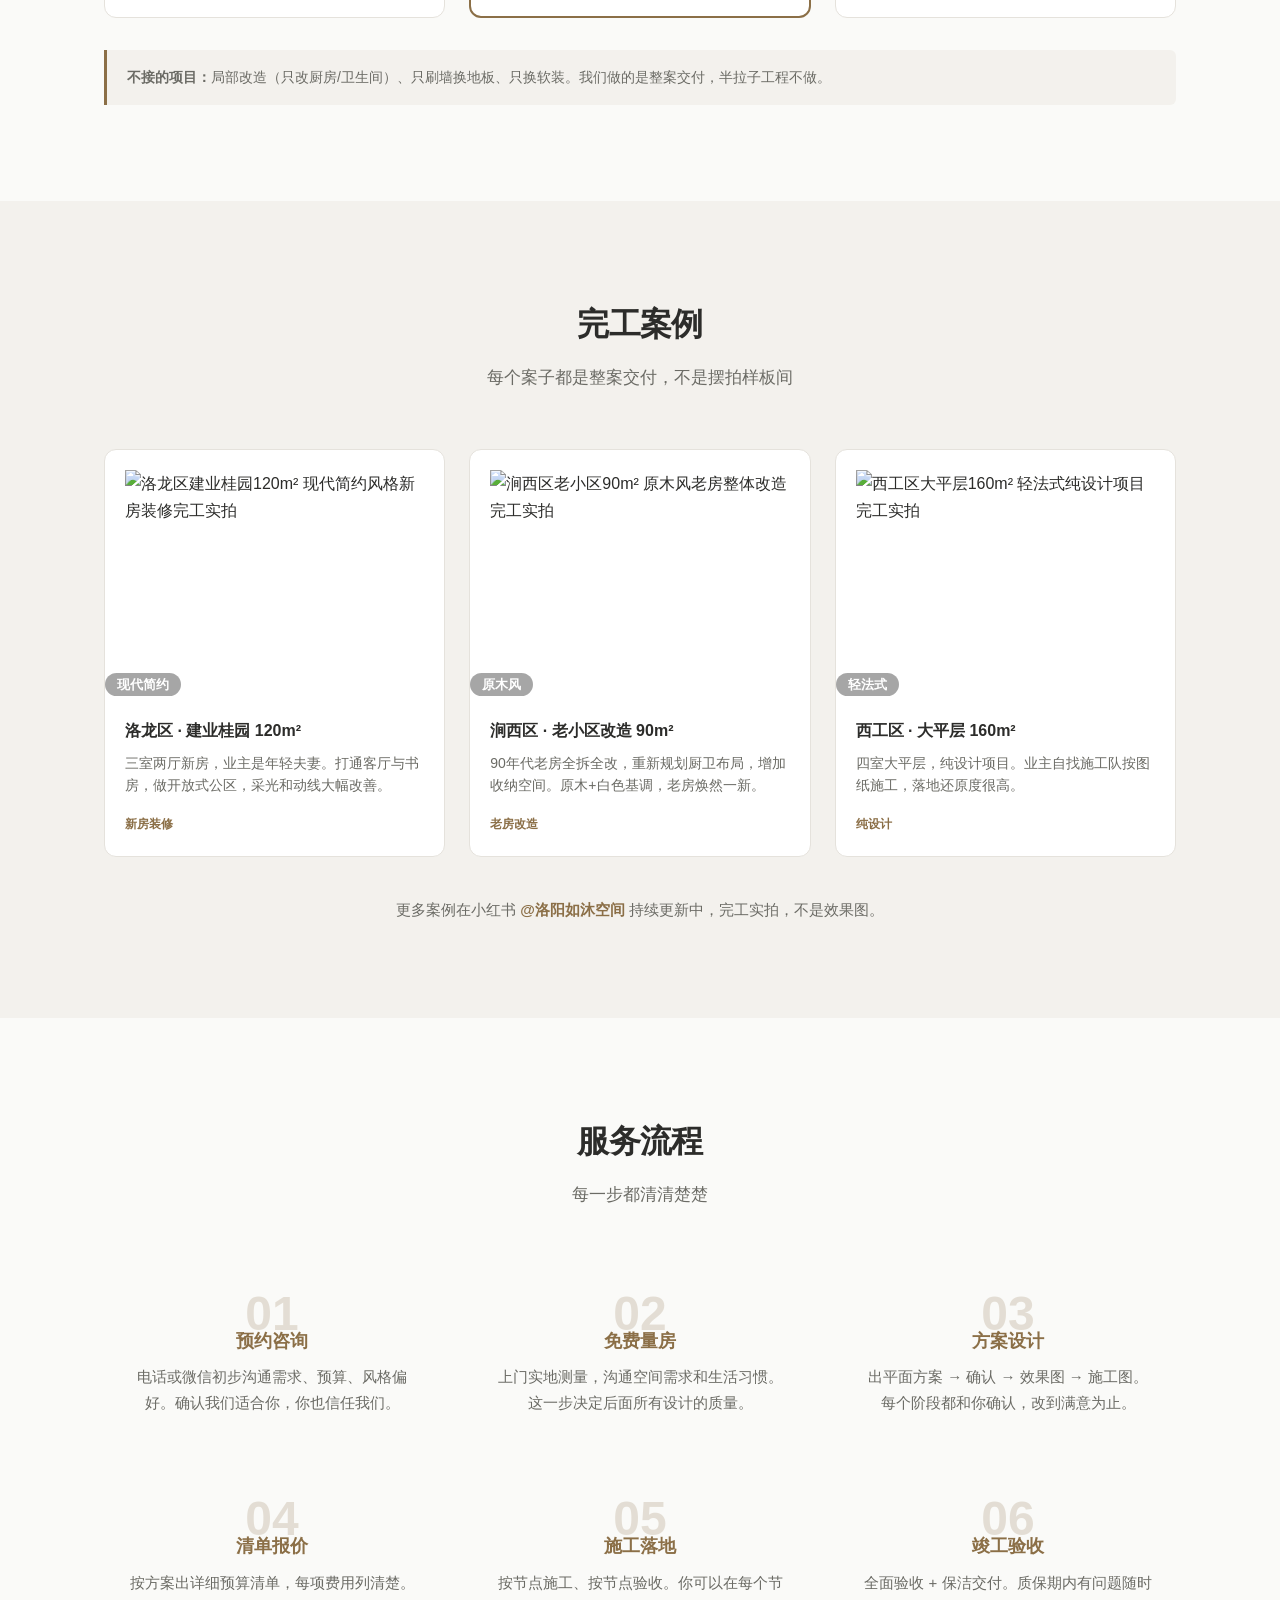
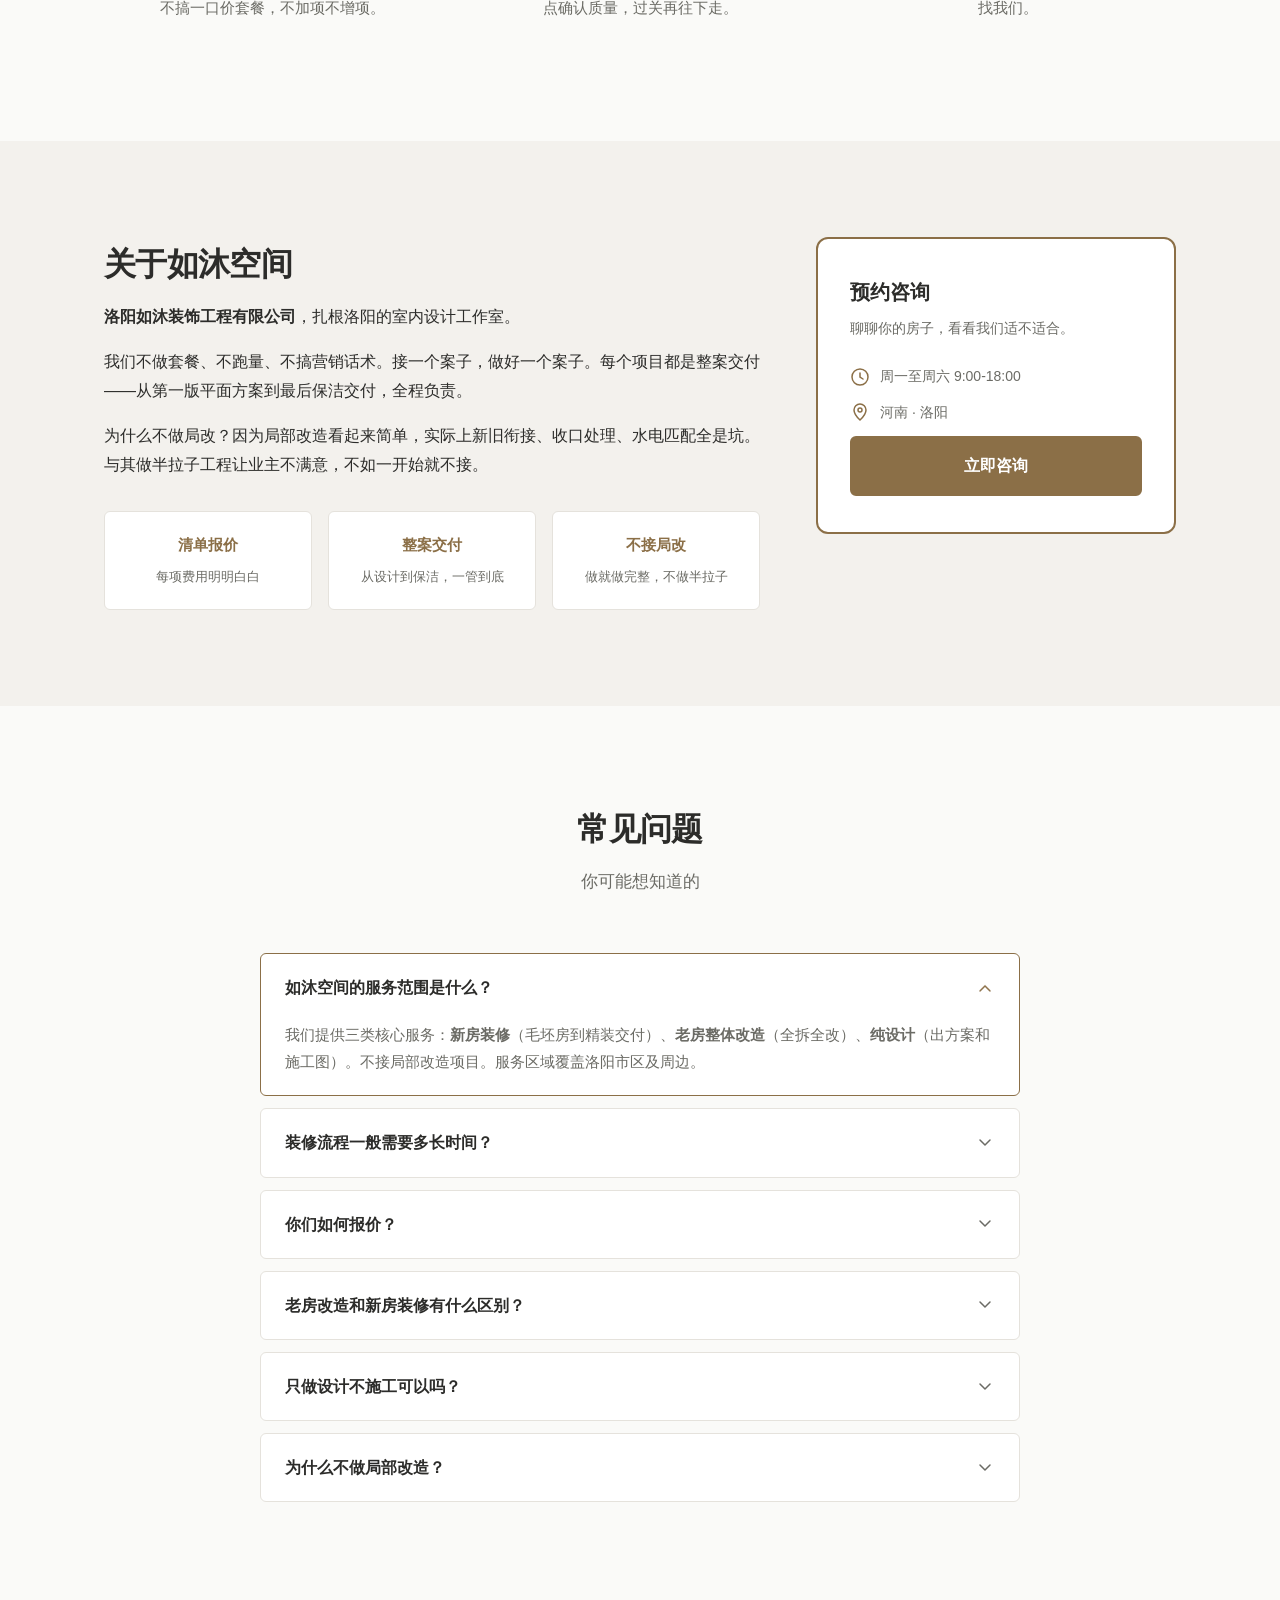
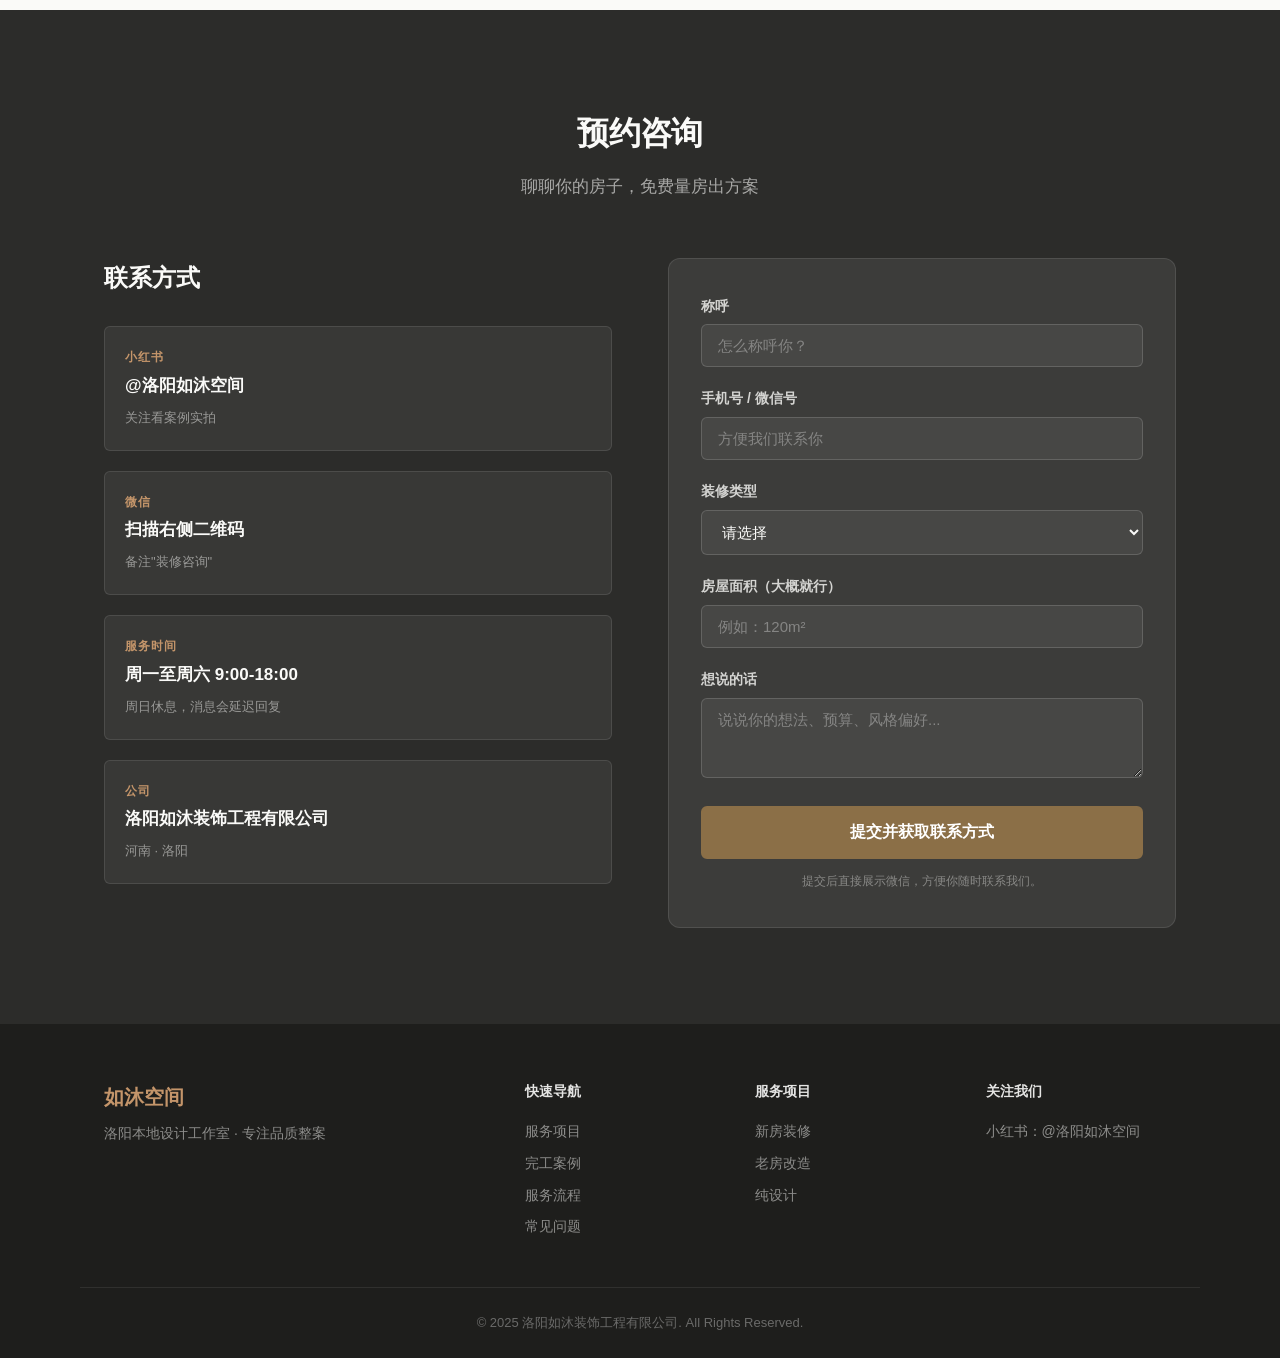
==== commit 7c28a42f: "内容优化更新 index.html" ====
--- a/index.html
+++ b/index.html
@@ -187,6 +187,28 @@
           <article class="service-card">
             <div class="service-card__icon">
               <svg width="48" height="48" viewBox="0 0 48 48" fill="none">
+                <rect x="4" y="6" width="40" height="36" rx="3" stroke="currentColor" stroke-width="2"/>
+                <path d="M4 22h40" stroke="currentColor" stroke-width="2"/>
+                <path d="M20 22v20" stroke="currentColor" stroke-width="2"/>
+                <circle cx="34" cy="14" r="2" fill="currentColor"/>
+              </svg>
+            </div>
+            <h3 class="service-card__title">老房整体改造</h3>
+            <p class="service-card__desc">
+              全拆全改，重新规划空间。水电重做、格局调整、风格焕新。适合住了多年的老房子，想彻底改善居住品质的业主。
+            </p>
+            <ul class="service-card__features">
+              <li>专业拆除 + 基层处理</li>
+              <li>水电线路全部换新</li>
+              <li>空间重新规划，解决老房痛点</li>
+              <li>结构安全评估，该加固就加固</li>
+            </ul>
+            <span class="service-card__tag">工期 75-120 天</span>
+          </article>
+
+          <article class="service-card service-card--featured">
+            <div class="service-card__icon">
+              <svg width="48" height="48" viewBox="0 0 48 48" fill="none">
                 <rect x="4" y="20" width="40" height="24" rx="2" stroke="currentColor" stroke-width="2"/>
                 <path d="M16 20V12a8 8 0 0 1 16 0v8" stroke="currentColor" stroke-width="2"/>
                 <path d="M20 32h8" stroke="currentColor" stroke-width="2" stroke-linecap="round"/>
@@ -205,28 +227,6 @@
             <span class="service-card__tag">工期 60-90 天</span>
           </article>
 
-          <article class="service-card service-card--featured">
-            <div class="service-card__icon">
-              <svg width="48" height="48" viewBox="0 0 48 48" fill="none">
-                <rect x="4" y="6" width="40" height="36" rx="3" stroke="currentColor" stroke-width="2"/>
-                <path d="M4 22h40" stroke="currentColor" stroke-width="2"/>
-                <path d="M20 22v20" stroke="currentColor" stroke-width="2"/>
-                <circle cx="34" cy="14" r="2" fill="currentColor"/>
-              </svg>
-            </div>
-            <h3 class="service-card__title">老房整体改造</h3>
-            <p class="service-card__desc">
-              全拆全改，重新规划空间。水电重做、格局调整、风格焕新。适合住了多年的老房子，想彻底改善居住品质的业主。
-            </p>
-            <ul class="service-card__features">
-              <li>专业拆除 + 基层处理</li>
-              <li>水电线路全部换新</li>
-              <li>空间重新规划，解决老房痛点</li>
-              <li>结构安全评估，该加固就加固</li>
-            </ul>
-            <span class="service-card__tag">工期 75-120 天</span>
-          </article>
-
           <article class="service-card">
             <div class="service-card__icon">
               <svg width="48" height="48" viewBox="0 0 48 48" fill="none">
@@ -264,7 +264,8 @@
         </div>
         <div class="cases__grid">
           <div class="case-card">
-            <div class="case-card__img case-card__img--1">
+            <div class="case-card__media case-card__media--1">
+              <img class="case-card__img" src="images/case1.jpg" alt="洛龙区建业桂园120m² 现代简约风格新房装修完工实拍" loading="lazy">
               <span class="case-card__area">现代简约</span>
             </div>
             <div class="case-card__info">
@@ -275,7 +276,8 @@
           </div>
 
           <div class="case-card">
-            <div class="case-card__img case-card__img--2">
+            <div class="case-card__media case-card__media--2">
+              <img class="case-card__img" src="images/case2.jpg" alt="涧西区老小区90m² 原木风老房整体改造完工实拍" loading="lazy">
               <span class="case-card__area">原木风</span>
             </div>
             <div class="case-card__info">
@@ -286,7 +288,8 @@
           </div>
 
           <div class="case-card">
-            <div class="case-card__img case-card__img--3">
+            <div class="case-card__media case-card__media--3">
+              <img class="case-card__img" src="images/case3.jpg" alt="西工区大平层160m² 轻法式纯设计项目完工实拍" loading="lazy">
               <span class="case-card__area">轻法式</span>
             </div>
             <div class="case-card__info">
@@ -298,7 +301,7 @@
         </div>
 
         <div class="cases__more">
-          <p>更多案例在小红书 <strong>@刘设计/如沐空间</strong> 持续更新中，完工实拍，不是效果图。</p>
+          <p>更多案例在小红书 <strong>@洛阳如沐空间</strong> 持续更新中，完工实拍，不是效果图。</p>
         </div>
       </div>
     </section>
@@ -482,7 +485,7 @@
             <div class="contact__channels">
               <div class="contact__channel">
                 <div class="contact__channel-label">小红书</div>
-                <div class="contact__channel-value">@刘设计/如沐空间</div>
+                <div class="contact__channel-value">@洛阳如沐空间</div>
                 <span class="contact__channel-note">关注看案例实拍</span>
               </div>
               <div class="contact__channel">
@@ -503,7 +506,7 @@
             </div>
           </div>
           <div class="contact__form-wrapper">
-            <form class="contact__form" id="contact-form" netlify name="contact" method="POST" data-netlify="true">
+            <form class="contact__form" id="contact-form" method="POST">
               <input type="hidden" name="form-name" value="contact">
               <div class="form__group">
                 <label for="name" class="form__label">称呼</label>
@@ -531,9 +534,17 @@
                 <label for="message" class="form__label">想说的话</label>
                 <textarea id="message" name="message" class="form__input form__textarea" rows="3" placeholder="说说你的想法、预算、风格偏好..."></textarea>
               </div>
-              <button type="submit" class="btn btn--primary btn--block">提交咨询</button>
-              <p class="form__note">提交后我们会在24小时内联系你。信息仅用于沟通，不会外泄。</p>
+              <button type="submit" class="btn btn--primary btn--block">提交并获取联系方式</button>
+              <p class="form__note">提交后直接展示微信，方便你随时联系我们。</p>
             </form>
+            <div class="contact__success" id="contact-success" hidden>
+              <div class="contact__success-icon">✓</div>
+              <h3>已收到，请加微信沟通</h3>
+              <p>为避免漏接消息，直接加微信更快响应，备注「装修咨询」：</p>
+              <p class="contact__wechat-id">微信号：rumu-space</p>
+              <img class="contact__qr" src="images/wechat-qr.svg" alt="微信二维码">
+              <p class="form__note">把上方二维码截图保存，或用微信搜索上面微信号添加。</p>
+            </div>
           </div>
         </div>
       </div>
@@ -562,7 +573,7 @@
       </div>
       <div class="footer__links">
         <h4>关注我们</h4>
-        <p>小红书：@刘设计/如沐空间</p>
+        <p>小红书：@洛阳如沐空间</p>
       </div>
     </div>
     <div class="footer__bottom container">
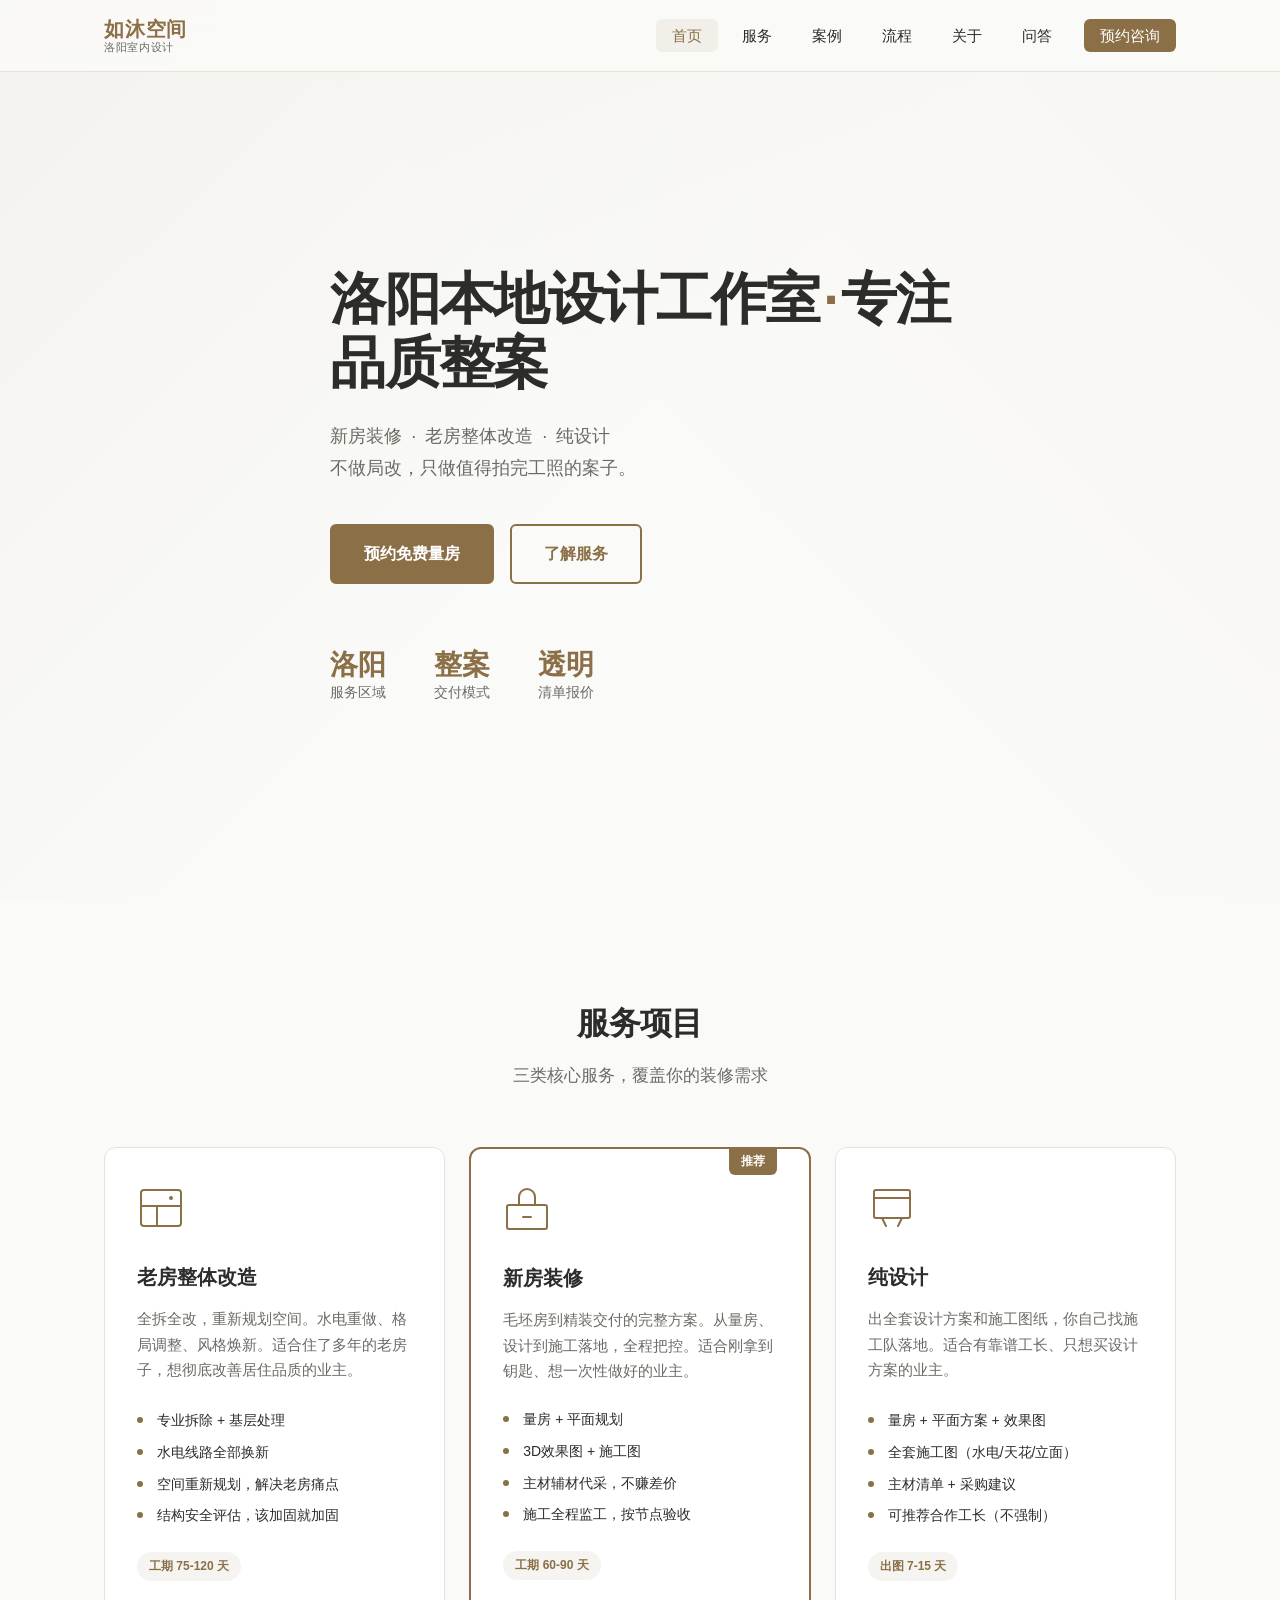
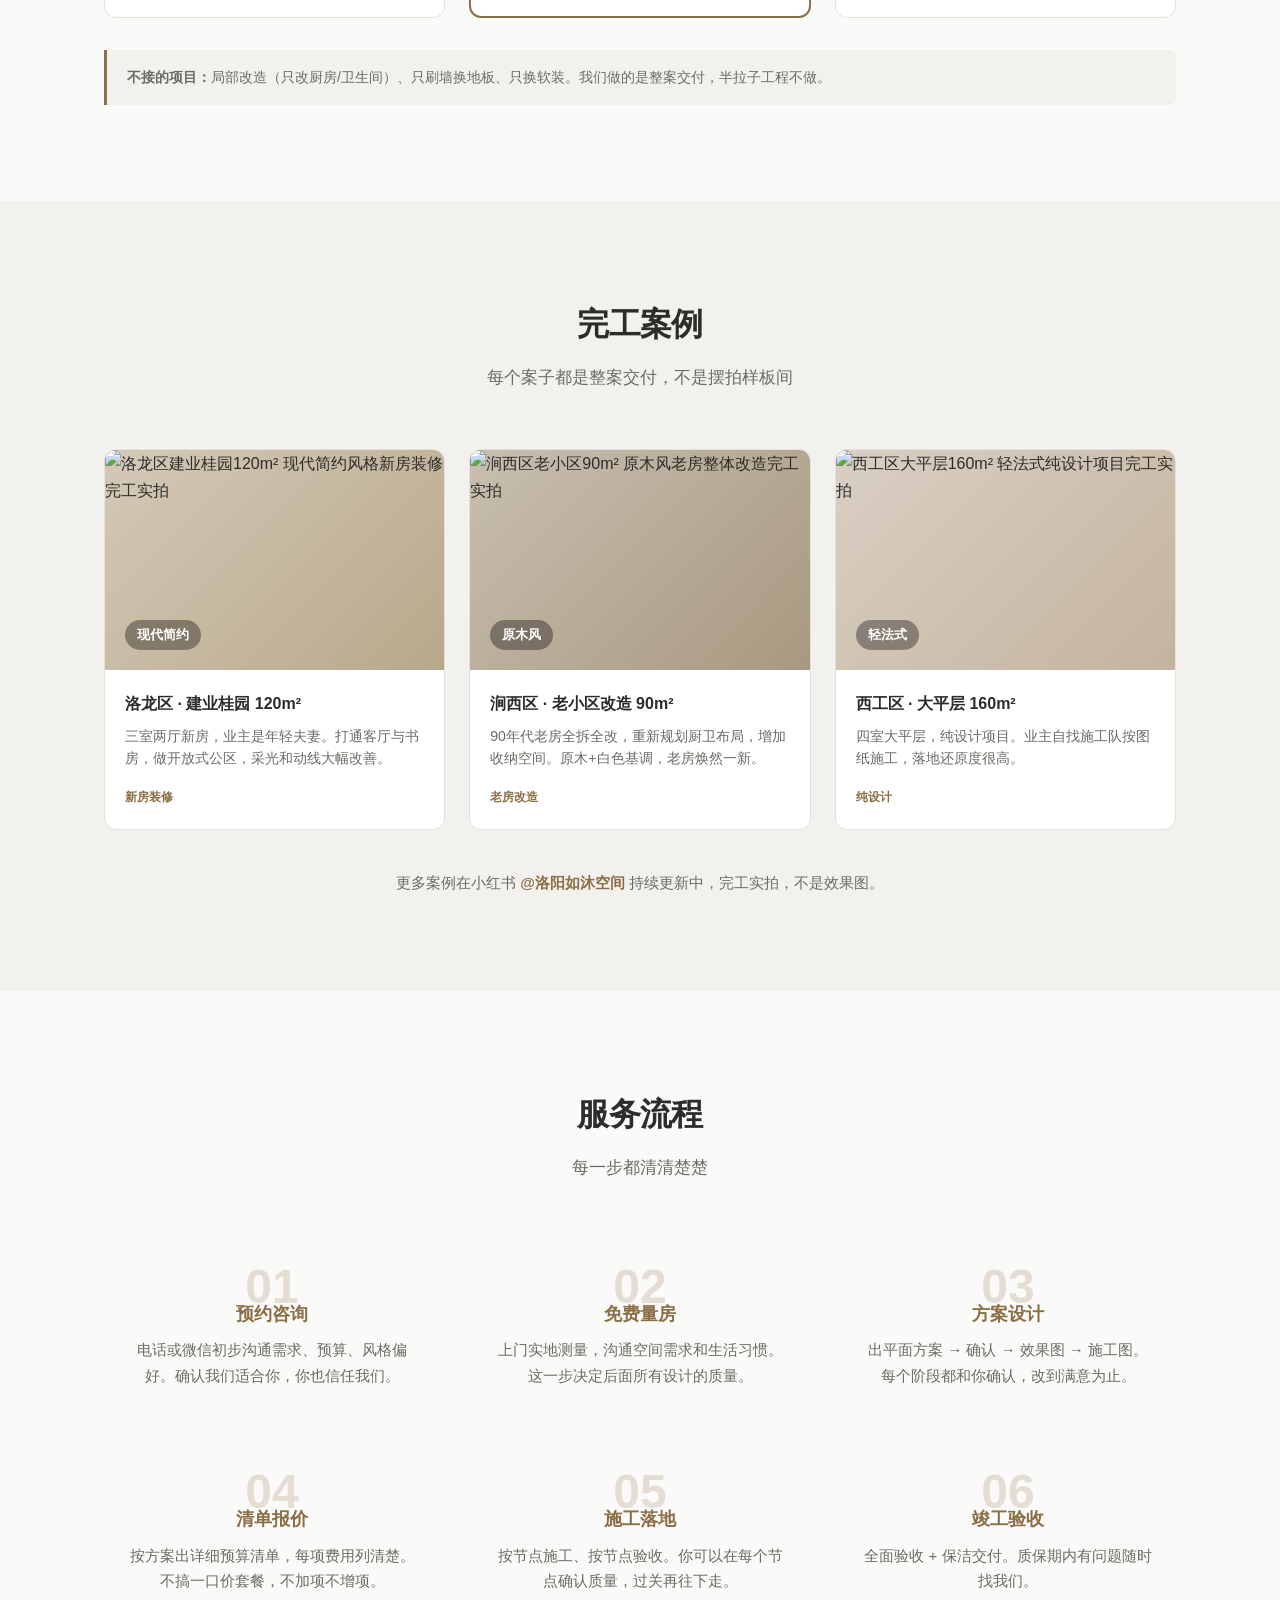
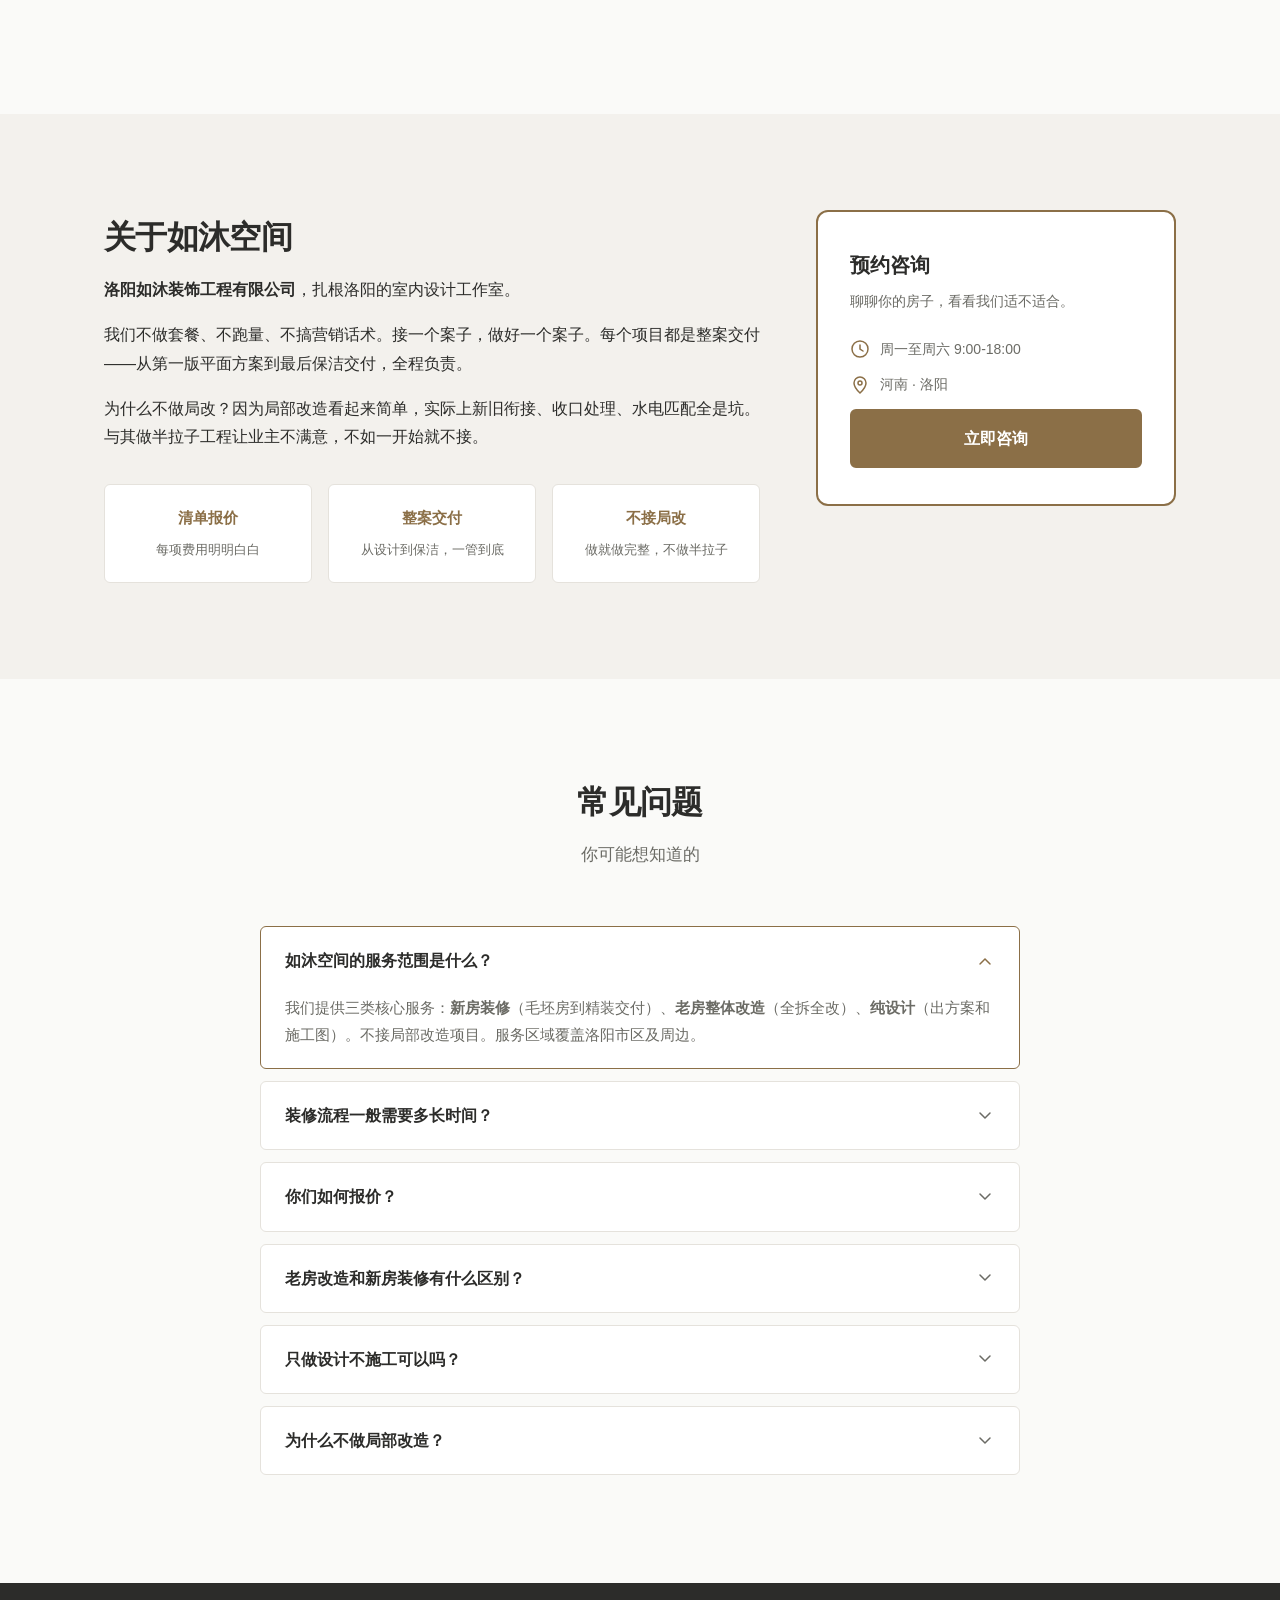
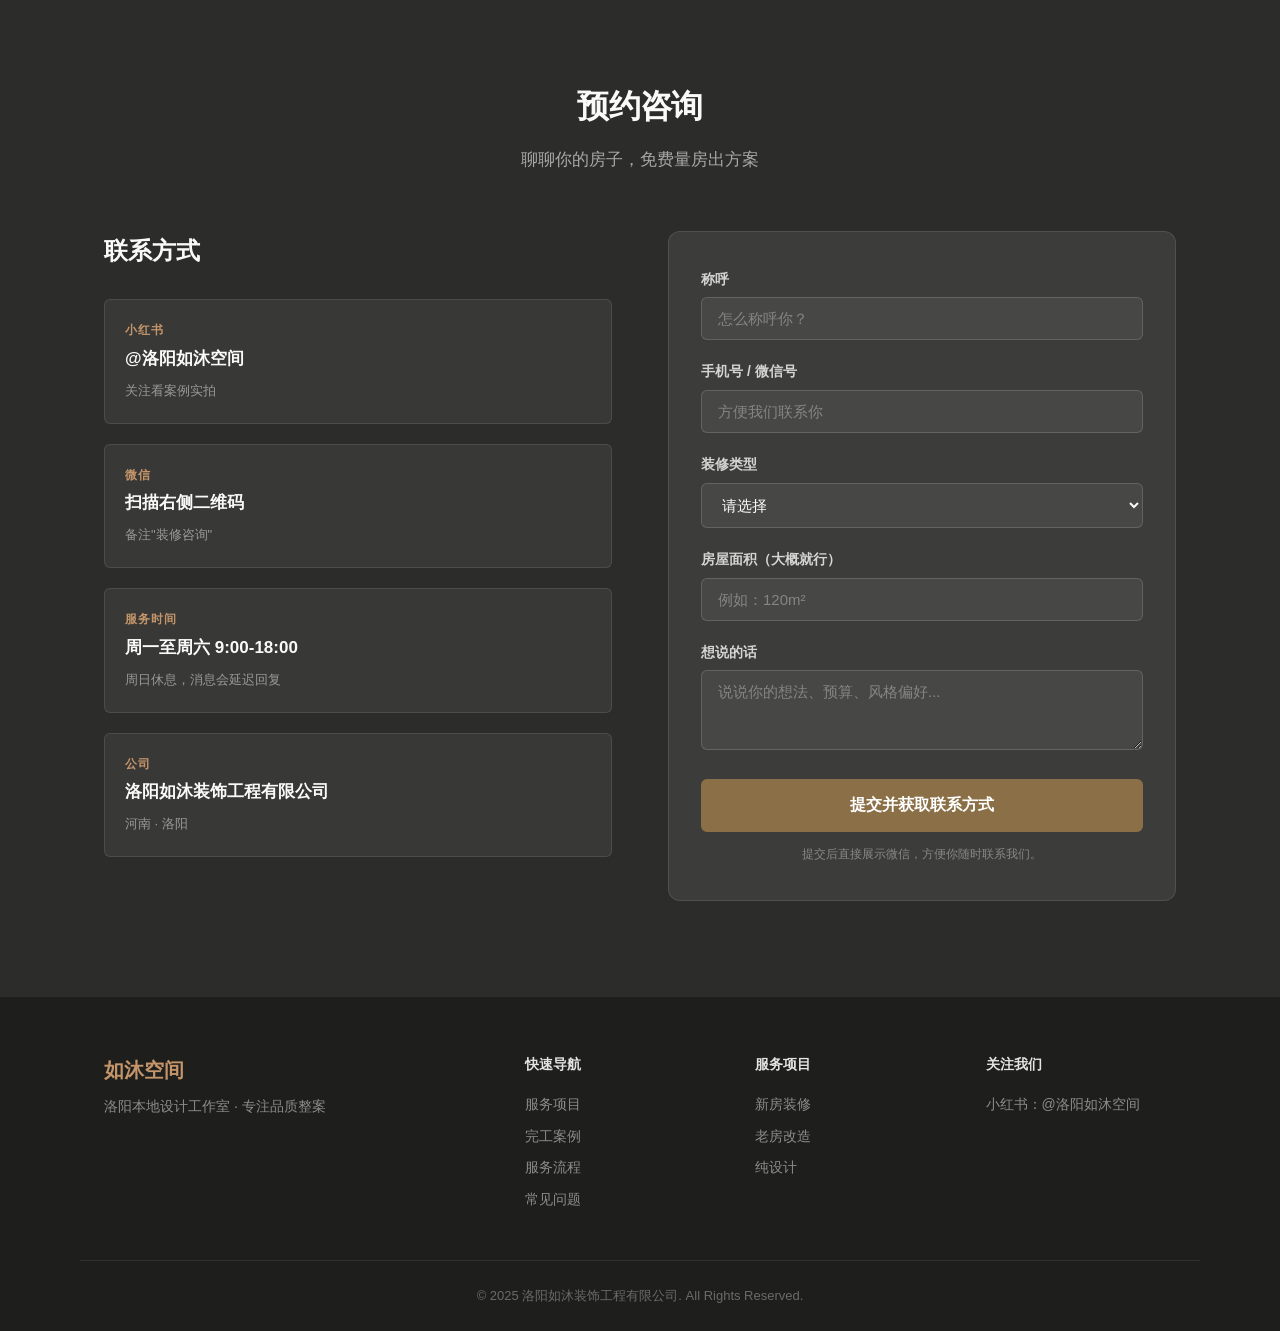
==== commit 22c9a985: "update index.html" ====
--- a/index.html
+++ b/index.html
@@ -149,7 +149,7 @@
       <div class="hero__bg"></div>
       <div class="hero__content container">
         <h1 class="hero__title">
-          洛阳本地设计工作室<span class="hero__dot">·</span>专注品质整案
+          洛阳本地设计工作室<span class="hero__dot">·</span>专注<br>品质整案
         </h1>
         <p class="hero__subtitle">
           新房装修&ensp;·&ensp;老房整体改造&ensp;·&ensp;纯设计<br>
--- a/css/style.css
+++ b/css/style.css
@@ -463,24 +463,31 @@
   box-shadow: var(--shadow-lg);
 }
 
-.case-card__img {
+.case-card__media {
+  position: relative;
   height: 220px;
   display: flex;
   align-items: flex-end;
   padding: 20px;
-  position: relative;
-}
-
-.case-card__img--1 {
+  overflow: hidden;
   background: linear-gradient(135deg, #d4c9b8 0%, #b8a88a 100%);
 }
 
-.case-card__img--2 {
+.case-card__media--2 {
   background: linear-gradient(135deg, #c8bfb0 0%, #a89880 100%);
 }
 
-.case-card__img--3 {
+.case-card__media--3 {
   background: linear-gradient(135deg, #d9cfc4 0%, #c4b49e 100%);
+}
+
+.case-card__img {
+  position: absolute;
+  inset: 0;
+  width: 100%;
+  height: 100%;
+  object-fit: cover;
+  display: block;
 }
 
 .case-card__area {
@@ -797,6 +804,60 @@
   color: rgba(250, 250, 248, 0.4);
   text-align: center;
   margin-top: 12px;
+}
+
+/* ===== Contact success (微信引导) ===== */
+.contact__success {
+  background: rgba(255, 255, 255, 0.06);
+  border: 1px solid rgba(255, 255, 255, 0.1);
+  border-radius: var(--radius-md);
+  padding: 36px 32px;
+  text-align: center;
+}
+
+.contact__success[hidden] {
+  display: none;
+}
+
+.contact__success-icon {
+  width: 56px;
+  height: 56px;
+  margin: 0 auto 16px;
+  border-radius: 50%;
+  background: #4a9e5c;
+  color: #fff;
+  font-size: 28px;
+  line-height: 56px;
+  text-align: center;
+}
+
+.contact__success h3 {
+  font-size: 20px;
+  font-weight: 700;
+  margin-bottom: 8px;
+}
+
+.contact__success p {
+  font-size: 14px;
+  color: rgba(250, 250, 248, 0.7);
+  margin-bottom: 8px;
+}
+
+.contact__wechat-id {
+  font-size: 22px !important;
+  font-weight: 700;
+  color: var(--color-accent) !important;
+  letter-spacing: 0.04em;
+  margin: 12px 0 !important;
+}
+
+.contact__qr {
+  width: 160px;
+  height: 160px;
+  margin: 8px auto 16px;
+  border-radius: var(--radius-sm);
+  background: #fff;
+  object-fit: contain;
 }
 
 /* ===== Footer ===== */
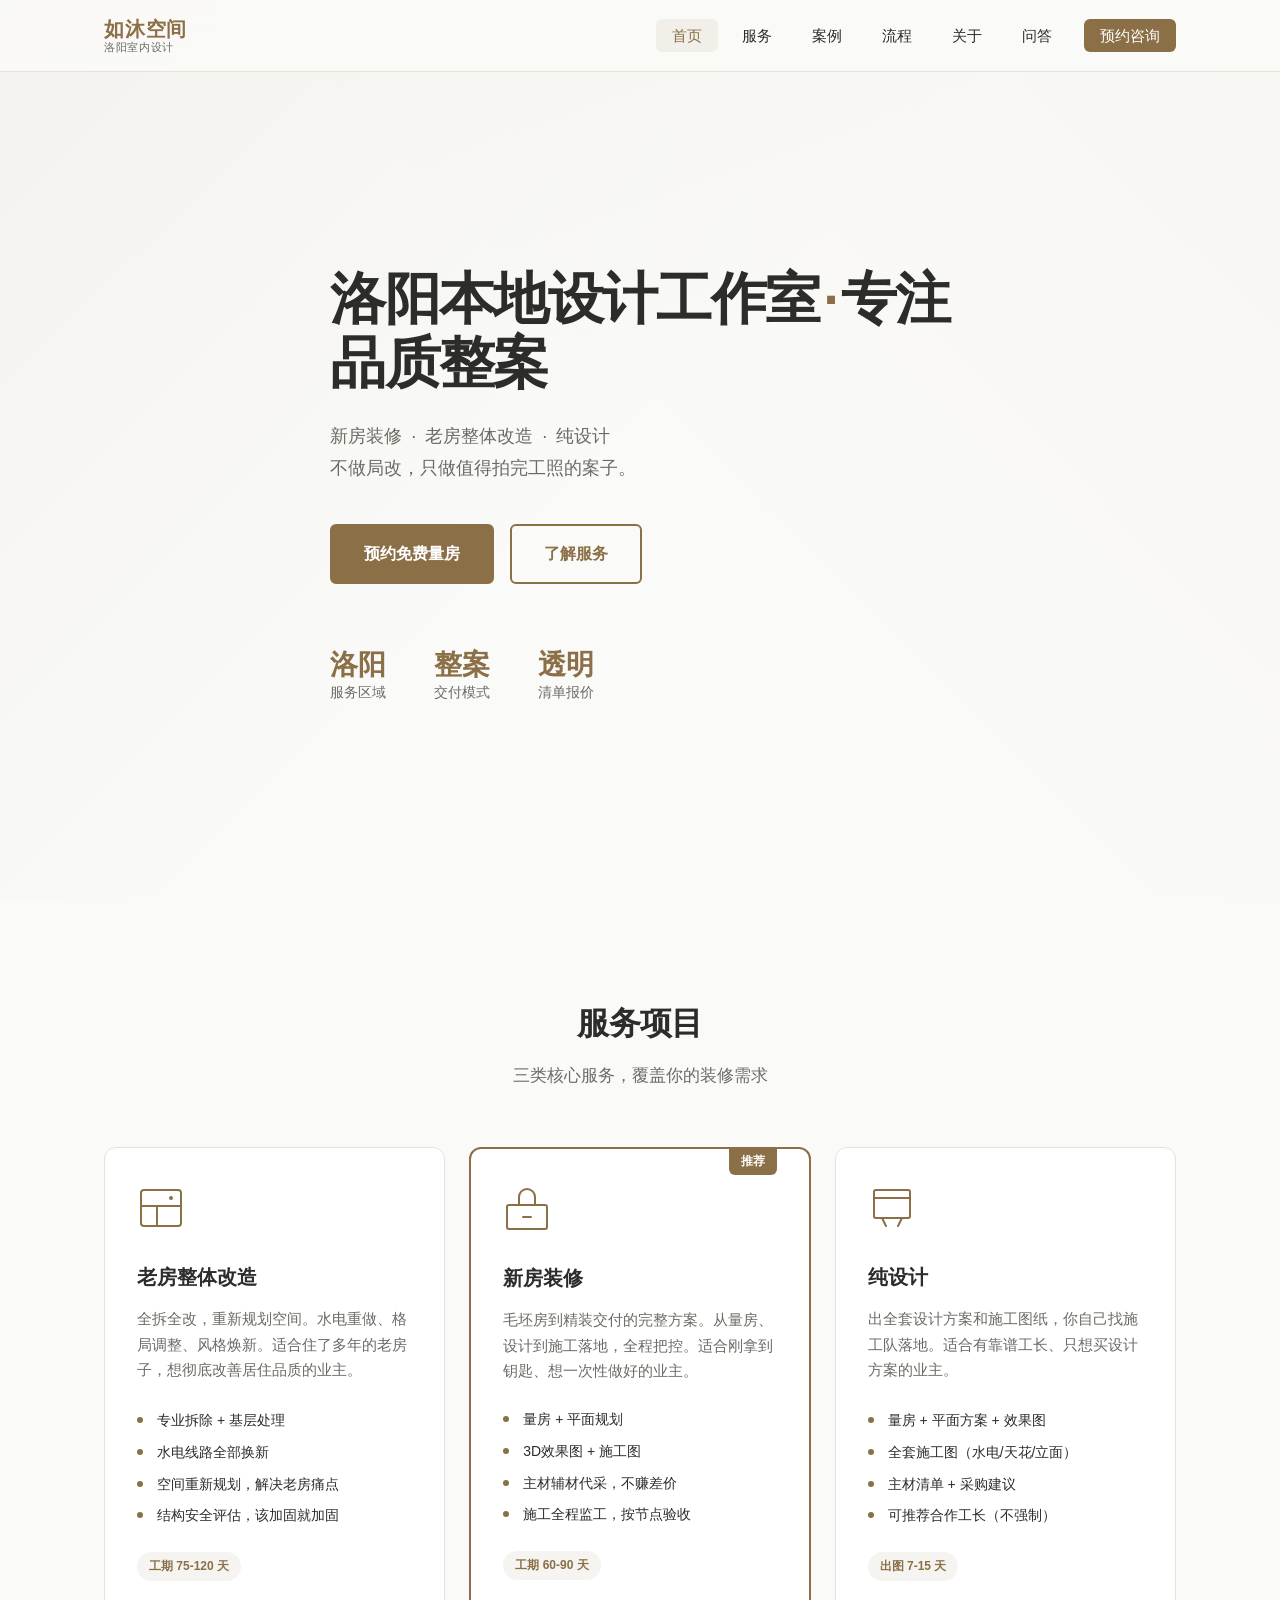
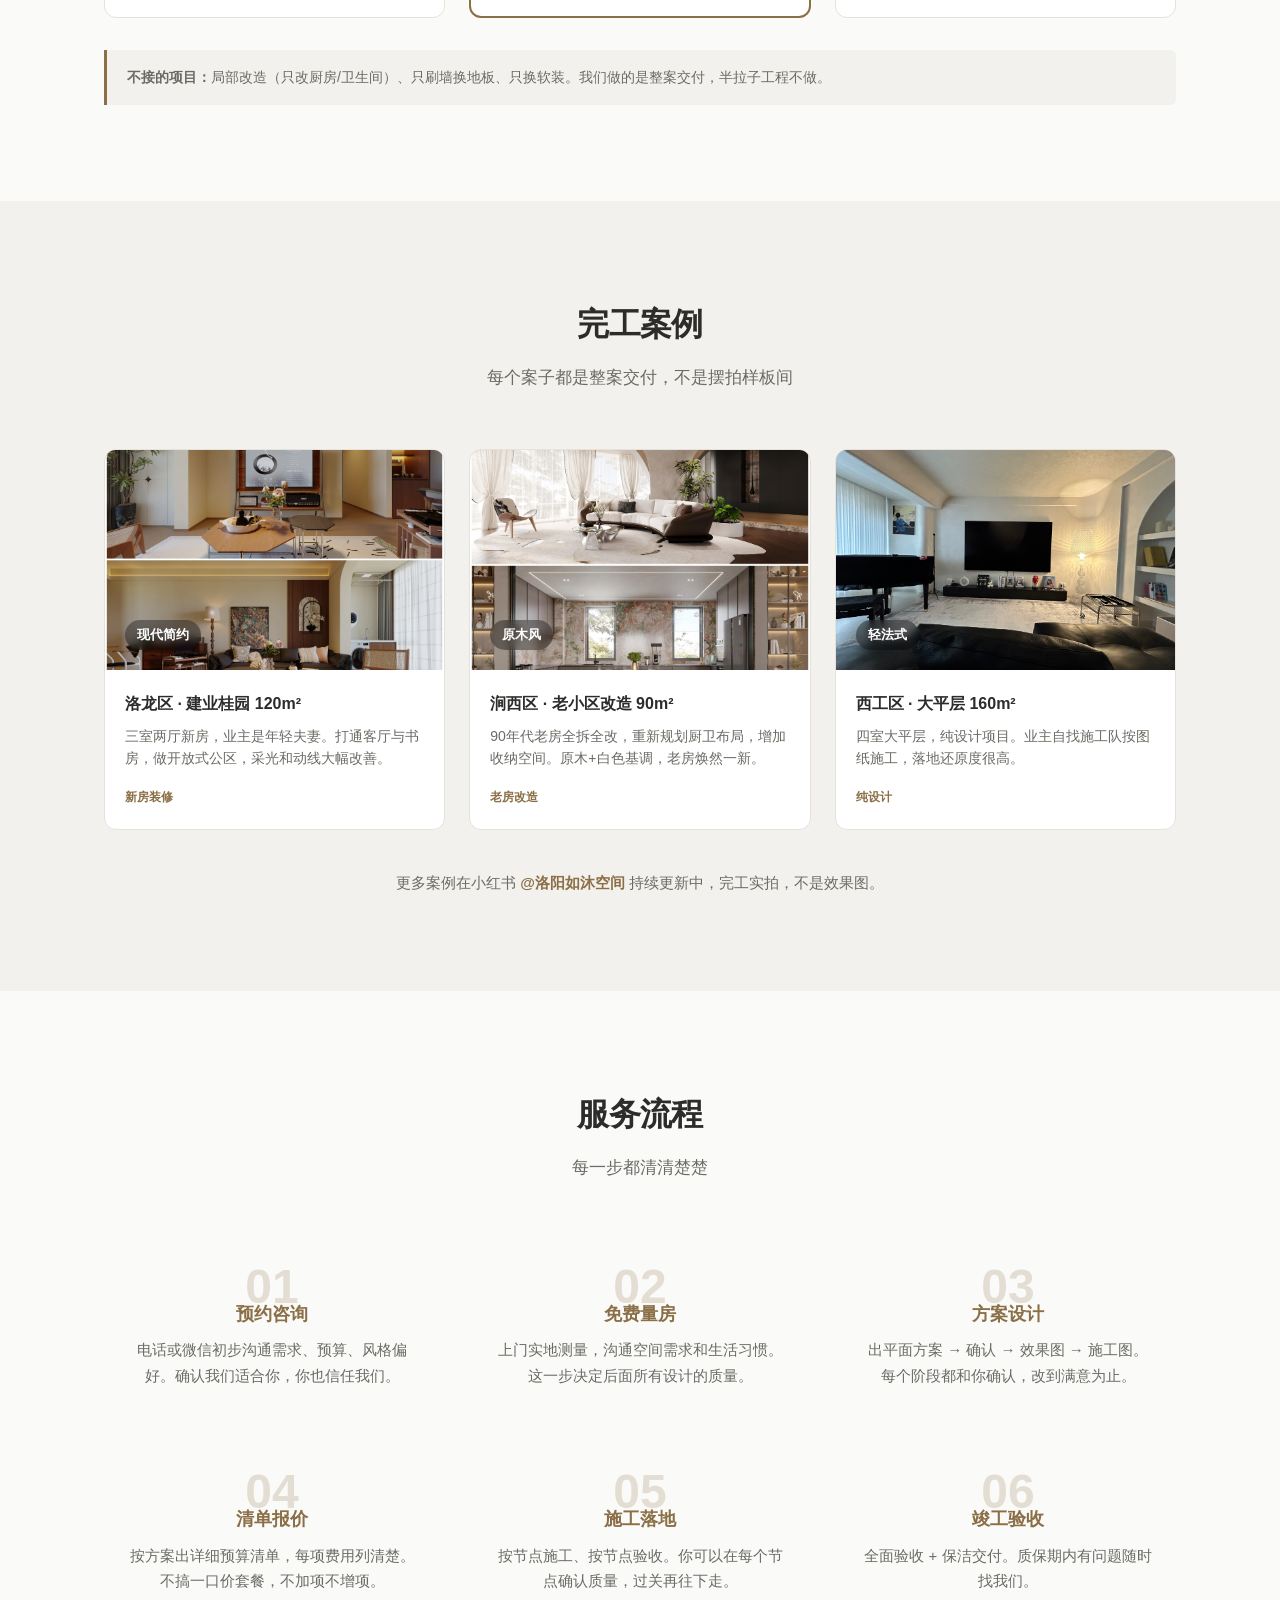
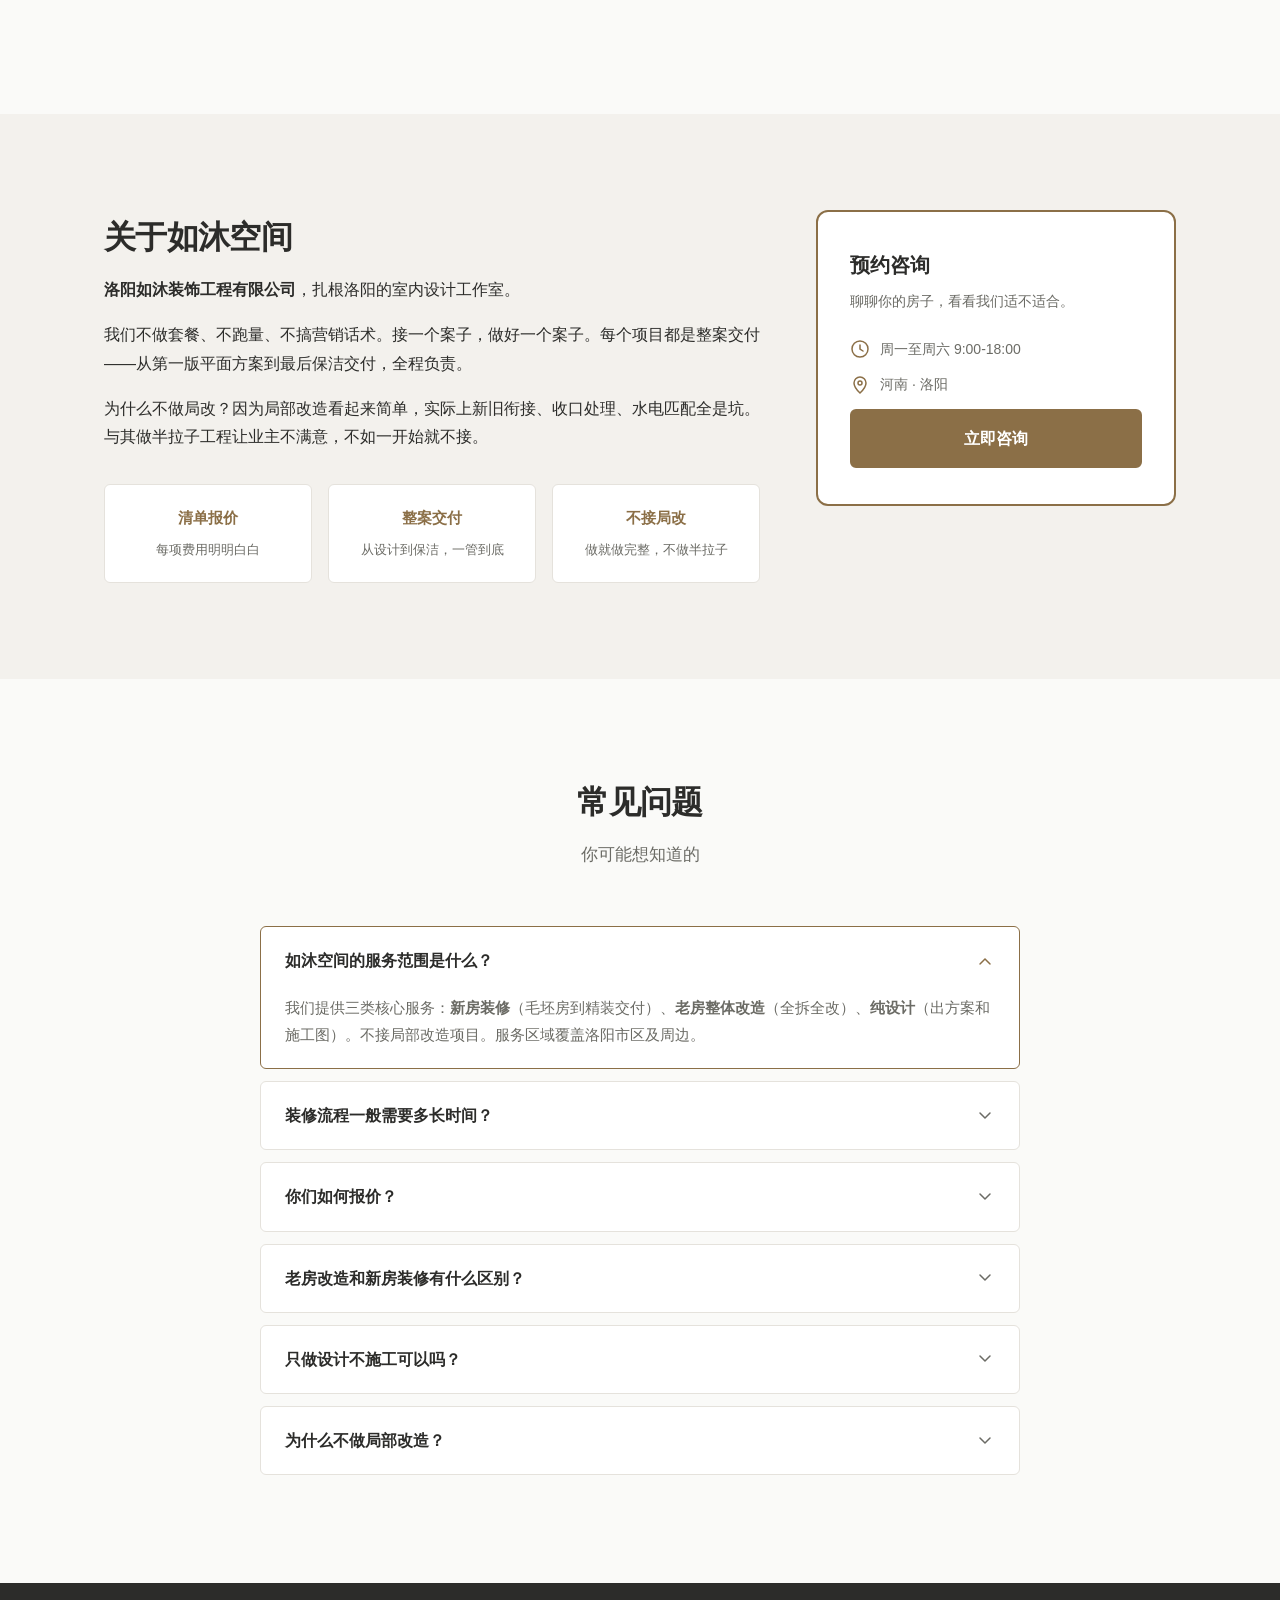
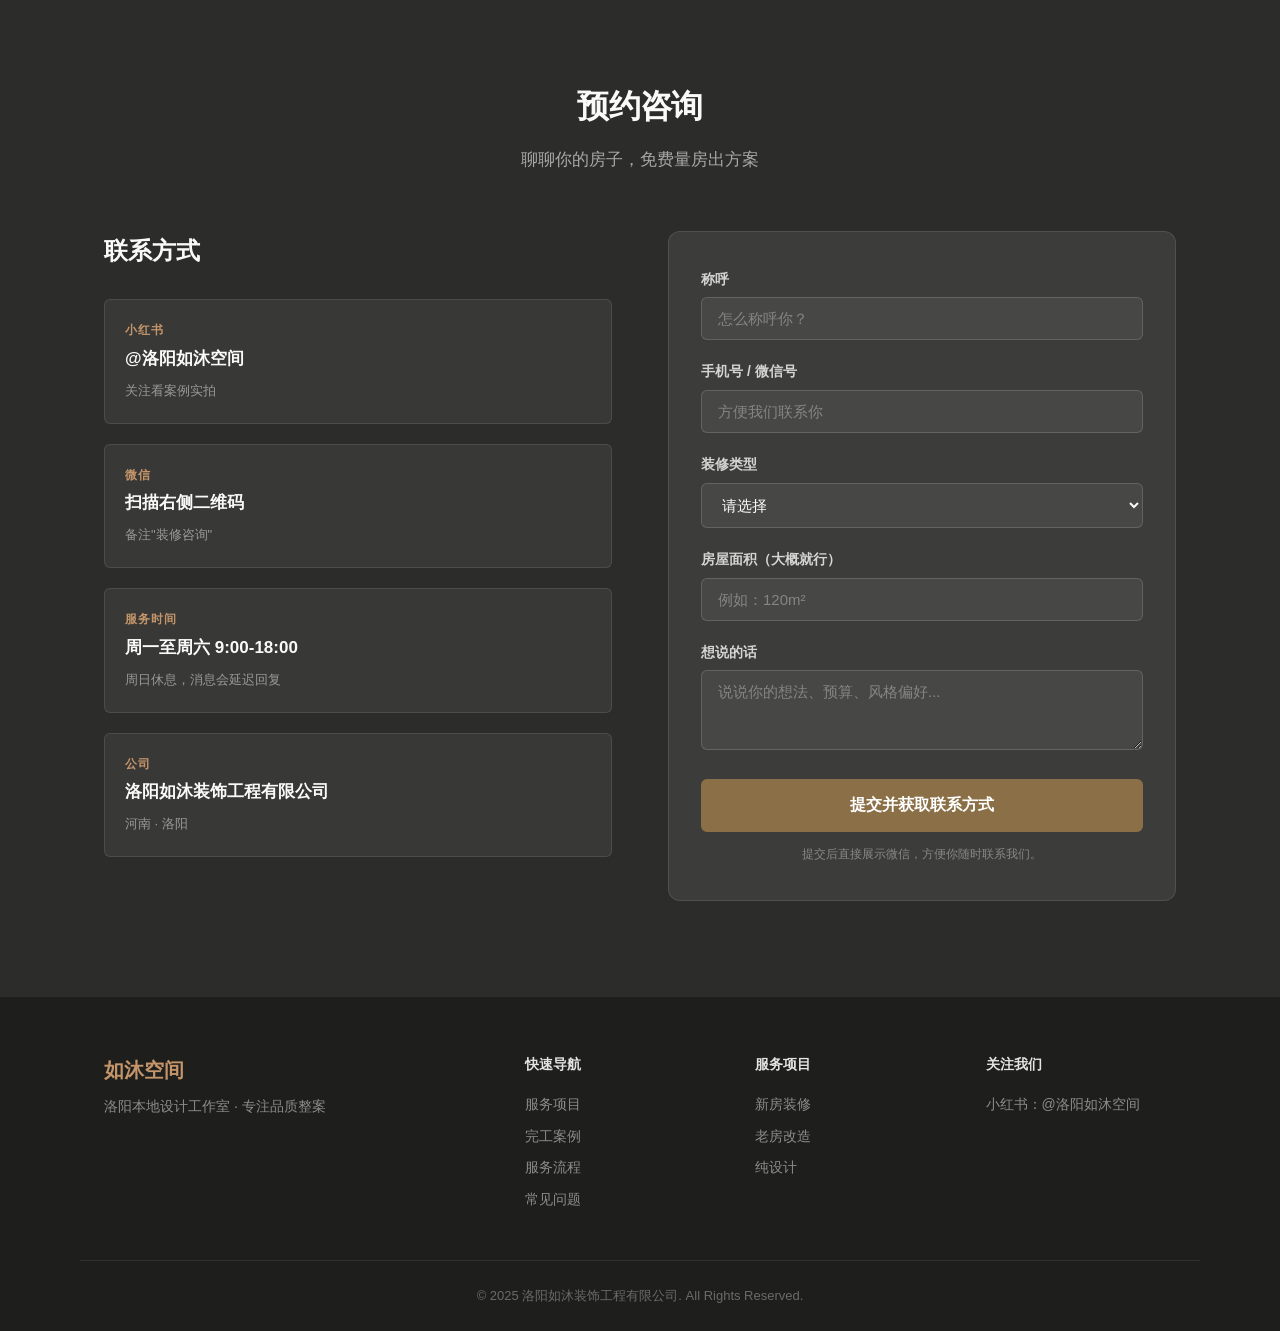
==== commit 0bf84c52: "add baidu html-tag verification meta" ====
--- a/index.html
+++ b/index.html
@@ -8,6 +8,7 @@
   <meta name="keywords" content="洛阳装修,洛阳室内设计,洛阳新房装修,洛阳老房改造,洛阳装饰公司,如沐空间,洛阳如沐装饰">
   <meta name="author" content="洛阳如沐装饰工程有限公司">
   <meta name="robots" content="index, follow">
+  <meta name="baidu-site-verification" content="codeva-w9dc6qecCZA" />
 
   <!-- Open Graph -->
   <meta property="og:title" content="如沐空间 | 洛阳室内设计装修">
